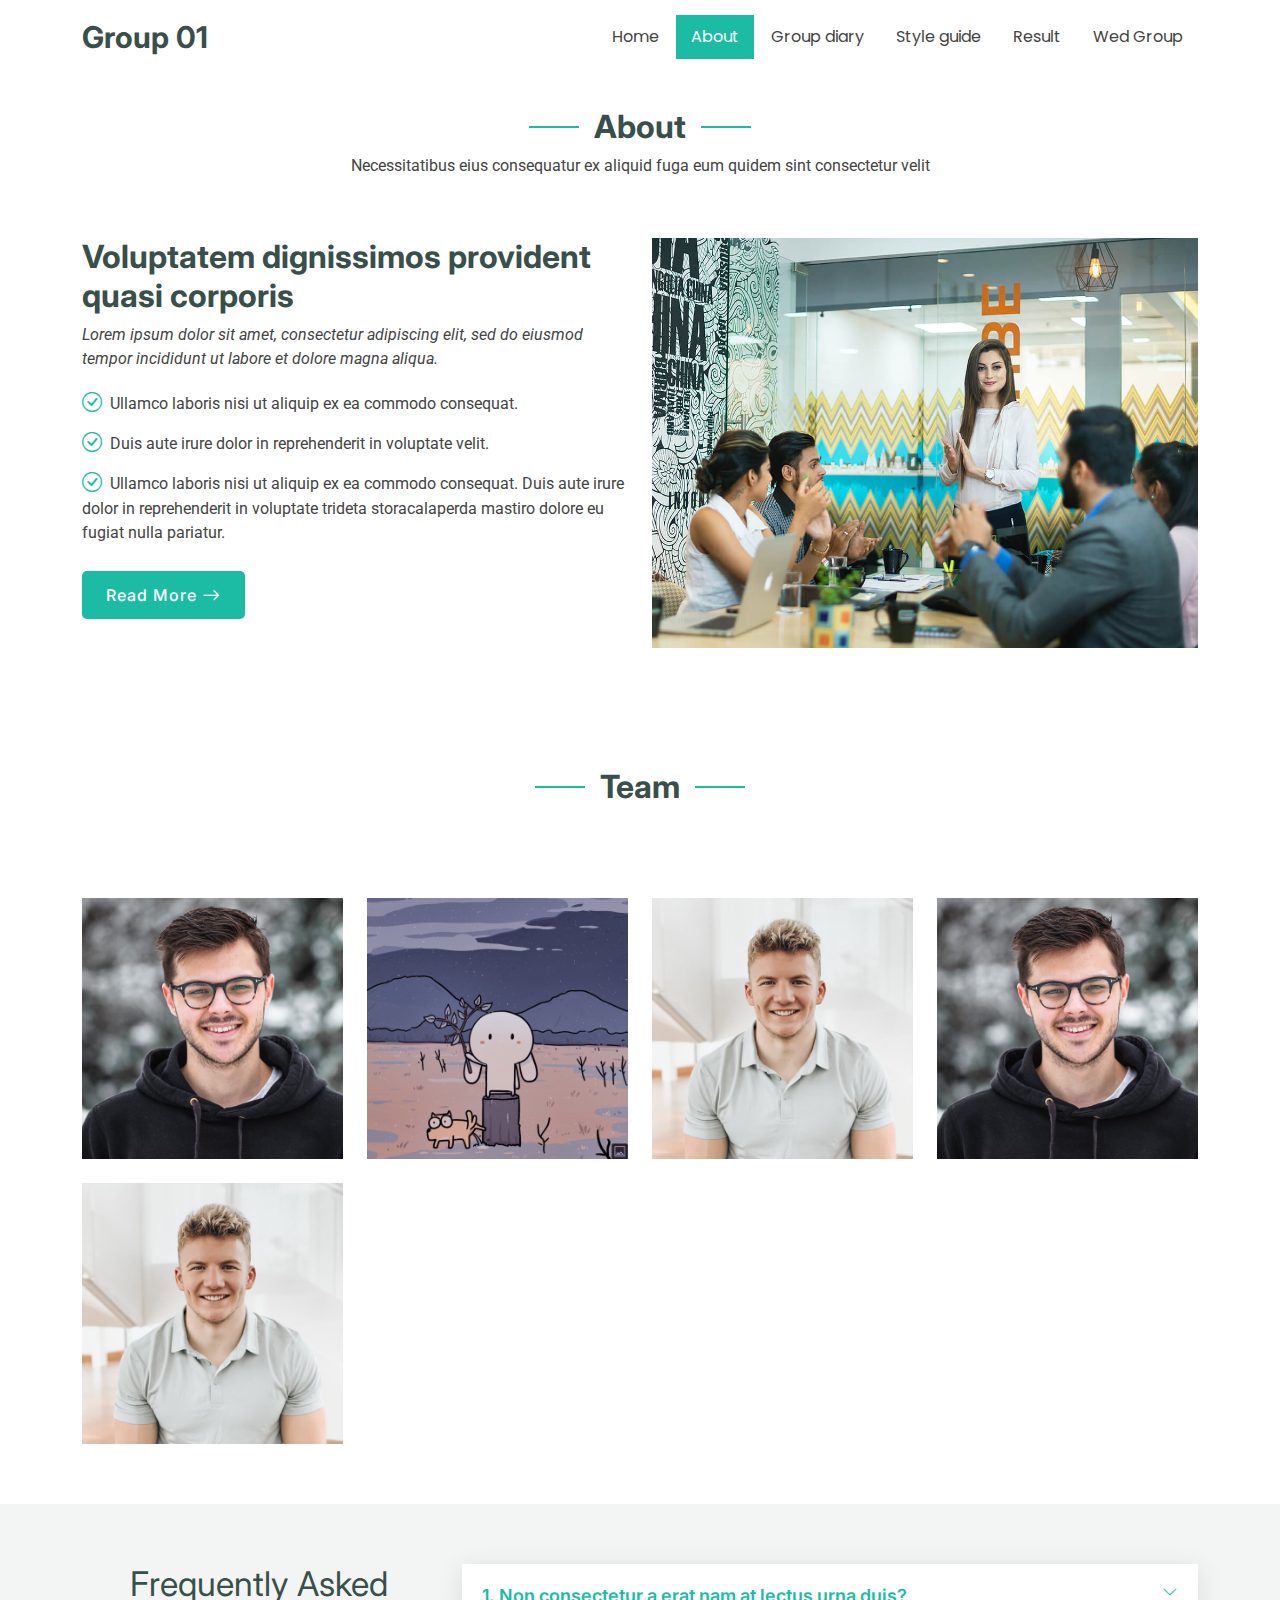
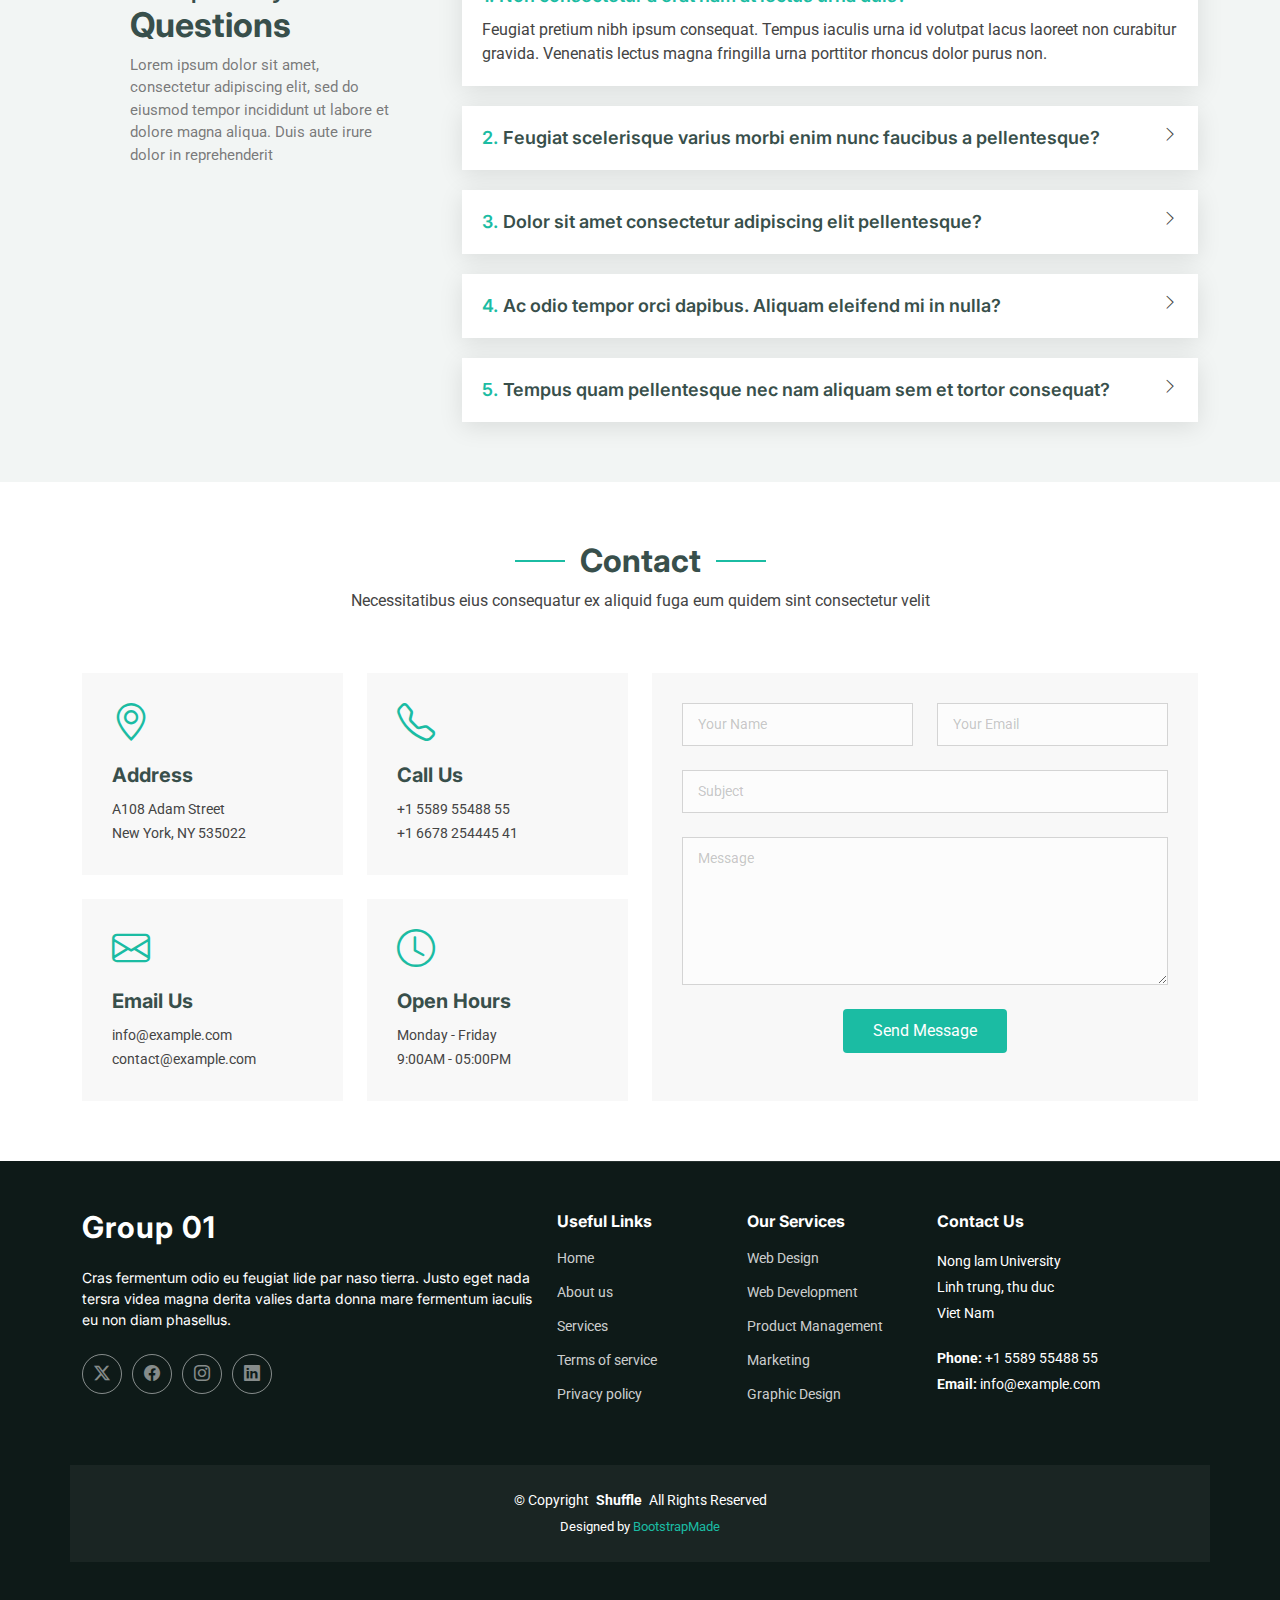
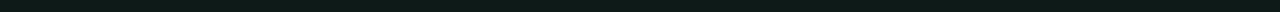
==== about.html @ 18597912 "first commit" ====
<!DOCTYPE html>
<html lang="en">

<head>
  <meta charset="utf-8">
  <meta content="width=device-width, initial-scale=1.0" name="viewport">
  <title>Group 01</title>
  <meta name="description" content="">
  <meta name="keywords" content="">

  <!-- Favicons -->
  <link href="assets/img/favicon.png" rel="icon">
  <link href="assets/img/apple-touch-icon.png" rel="apple-touch-icon">

  <!-- Fonts -->
  <link href="https://fonts.googleapis.com" rel="preconnect">
  <link href="https://fonts.gstatic.com" rel="preconnect" crossorigin>
  <link href="https://fonts.googleapis.com/css2?family=Roboto:ital,wght@0,100;0,300;0,400;0,500;0,700;0,900;1,100;1,300;1,400;1,500;1,700;1,900&family=Poppins:ital,wght@0,100;0,200;0,300;0,400;0,500;0,600;0,700;0,800;0,900;1,100;1,200;1,300;1,400;1,500;1,600;1,700;1,800;1,900&family=Inter:wght@100;200;300;400;500;600;700;800;900&display=swap" rel="stylesheet">
  <link rel="stylesheet" href="https://cdn.jsdelivr.net/npm/bootstrap-icons@1.11.3/font/bootstrap-icons.min.css">
  <!-- Vendor CSS Files -->
  <link href="https://cdn.jsdelivr.net/npm/bootstrap@5.3.3/dist/css/bootstrap.min.css" rel="stylesheet" integrity="sha384-QWTKZyjpPEjISv5WaRU9OFeRpok6YctnYmDr5pNlyT2bRjXh0JMhjY6hW+ALEwIH" crossorigin="anonymous">


  <!-- Main CSS File -->
  <link href="assets/css/main.css" rel="stylesheet">

  <!-- =======================================================
  * Template Name: Shuffle
  * Template URL: https://bootstrapmade.com/bootstrap-3-one-page-template-free-shuffle/
  * Updated: Aug 07 2024 with Bootstrap v5.3.3
  * Author: BootstrapMade.com
  * License: https://bootstrapmade.com/license/
  ======================================================== -->
</head>

<body class="index-page">

  <header id="header" class="header d-flex align-items-center fixed-top">
    <div class="container-fluid container-xl position-relative d-flex align-items-center justify-content-between">

      <a href="index.html" class="logo d-flex align-items-center">
        <!-- Uncomment the line below if you also wish to use an image logo -->
        <!-- <img src="assets/img/logo.png" alt=""> -->
        <h1 class="sitename">Group 01</h1>
      </a>

      <nav id="navmenu" class="navmenu">
        <ul>
          <li><a href="./index.html" >Home</a></li>
          <li><a href="./about.html" class="active">About</a></li>
          <li><a href="./groupdiagram.html" >Group diary</a></li>
          <li><a href="">Style guide</a></li>
          <li><a href="./result.html">Result</a></li>
          <li><a href="https://vanhieurpk2022.github.io/hci2024group01/index.html">Wed Group</a></li>
        </ul>
     
        <i class="mobile-nav-toggle d-xl-none bi bi-list"></i>
      </nav>

    </div>
  </header>

  <main class="main">


    <!-- About Section -->
    <section id="about" class="about section">

      <!-- Section Title -->
      <div class="container section-title mt-5" data-aos="fade-up">
        <h2>About</h2>
        <p>Necessitatibus eius consequatur ex aliquid fuga eum quidem sint consectetur velit</p>
      </div><!-- End Section Title -->

      <div class="container">

        <div class="row gy-4">

          <div class="col-lg-6 order-1 order-lg-2" data-aos="fade-up" data-aos-delay="100">
            <img src="assets/img/about.jpg" class="img-fluid" alt="">
          </div>

          <div class="col-lg-6 order-2 order-lg-1 content" data-aos="fade-up" data-aos-delay="200">
            <h3>Voluptatem dignissimos provident quasi corporis</h3>
            <p class="fst-italic">
              Lorem ipsum dolor sit amet, consectetur adipiscing elit, sed do eiusmod tempor incididunt ut labore et dolore
              magna aliqua.
            </p>
            <ul>
              <li><i class="bi bi-check-circle"></i> <span>Ullamco laboris nisi ut aliquip ex ea commodo consequat.</span></li>
              <li><i class="bi bi-check-circle"></i> <span>Duis aute irure dolor in reprehenderit in voluptate velit.</span></li>
              <li><i class="bi bi-check-circle"></i> <span>Ullamco laboris nisi ut aliquip ex ea commodo consequat. Duis aute irure dolor in reprehenderit in voluptate trideta storacalaperda mastiro dolore eu fugiat nulla pariatur.</span></li>
            </ul>
            <a href="#" class="read-more"><span>Read More</span><i class="bi bi-arrow-right"></i></a>
          </div>

        </div>

      </div>

    </section><!-- /About Section -->

    <!-- Stats Section -->
    


   

    <!-- Team Section -->
    <section id="team" class="team section">

      <!-- Section Title -->
      <div class="container section-title" data-aos="fade-up">
        <h2>Team</h2>
        <p>Necessitatibus eius consequatur ex aliquid fuga eum quidem sint consectetur velit</p>
      </div><!-- End Section Title -->

      <div class="container">

        <div class="row gy-4">

          <div class="col-lg-3 col-md-6" data-aos="fade-up" data-aos-delay="100">
            <div class="member">
              <img src="assets/img/team/team-1.jpg" class="img-fluid" alt="">
              <div class="member-info">
                <div class="member-info-content">
                  <h4>Vi Văn Hiếu</h4>
                  <span>Leader</span>
                  <div class="social">
                   <a href="https://vanhieurpk2022.github.io/project_personal_23130109/" target="_blank"> <i class="bi bi-github"></i></a>
                  <a href="mailto:23130109@st.hcmuaf.edu.vn">  <i class="bi bi-envelope"></i></a>
                  </div>
                </div>
              </div>
            </div>
          </div><!-- End Team Member -->

          <div class="col-lg-3 col-md-6" data-aos="fade-up" data-aos-delay="200">
            <div class="member">
              <img src="assets/img/team/avtQ.jpg" class="img-fluid" alt="">
              <div class="member-info">
                <div class="member-info-content">
                  <h4>Đỗ Minh Quốc</h4>
                  <span>member</span>
                  <div class="social">
             <a href="https://mdquoc.github.io/MY_HCI/" target="_blank"><i class="bi bi-github"></i></a>
                <a href="maito:23130261@st.hcmuaf.edu.vn">    <i class="bi bi-envelope"></i></a>
                  </div>
                </div>
              </div>
            </div>
          </div><!-- End Team Member -->

          <div class="col-lg-3 col-md-6" data-aos="fade-up" data-aos-delay="300">
            <div class="member">
              <img src="assets/img/team/team-3.jpg" class="img-fluid" alt="">
              <div class="member-info">
                <div class="member-info-content">
                  <h4>Nguyễn Thành An</h4>
                  <span>member</span>
                  <div class="social">
                   <a href="https://thanhan1710.github.io/web/" target="_blank"> <i class="bi bi-github"></i></a>
                    <a href="mailto:23130001@st.hcmuaf.edu.vn"><i class="bi bi-envelope"></i></a>
                  </div>
                </div>
              </div>
            </div>
          </div><!-- End Team Member -->

          <div class="col-lg-3 col-md-6" data-aos="fade-up" data-aos-delay="400">
            <div class="member">
              <img src="assets/img/team/team-1.jpg" class="img-fluid" sizes="300" alt="">
              <div class="member-info">
                <div class="member-info-content">
                  <h4>Nguyễn Duy Khánh</h4>
                  <span>Member</span>
                  <div class="social">
               <a href="https://khanh28102005.github.io/khanh.github.com/" target="_blank">     <i class="bi bi-github"></i></a>
                   <a href="mailto:23130153@st.hcmuaf.edu.vn"> <i class="bi bi-envelope"></i></a>
                  </div>
                </div>
              </div>
            </div>
          </div><!-- End Team Member -->
          
          
          <div class="col-lg-3 col-md-6" data-aos="fade-up" data-aos -delay="200">
            <div class="member">
              <img src="assets/img/team/team-3.jpg" class="img-fluid" alt="">
              <div class="member-info">
                <div class="member-info-content">
                  <h4>Đoàn Huy Cương</h4>
                  <span>member</span>
                  <div class="social">
                    <a href="https://doanhuycuong1.github.io/HCI_DoanHuyCuong_23130035/" target="_blank">     <i class="bi bi-github"></i></a>

                 <a href="maito:23130035@st.hcmuaf.edu.vn">   <i class="bi bi-envelope"></i></a>
                
                  </div>
                </div>
              </div>
            </div>
          </div><!-- End Team Member -->
        </div>

      </div>

    </section><!-- /Team Section -->

    <!-- Faq Section -->
    <section id="faq" class="faq section light-background">

      <div class="container">

        <div class="row gy-4">

          <div class="col-lg-4" data-aos="fade-up" data-aos-delay="100">
            <div class="content px-xl-5">
              <h3><span>Frequently Asked </span><strong>Questions</strong></h3>
              <p>
                Lorem ipsum dolor sit amet, consectetur adipiscing elit, sed do eiusmod tempor incididunt ut labore et dolore magna aliqua. Duis aute irure dolor in reprehenderit
              </p>
            </div>
          </div>

          <div class="col-lg-8" data-aos="fade-up" data-aos-delay="200">

            <div class="faq-container">
              <div class="faq-item faq-active">
                <h3><span class="num">1.</span> <span>Non consectetur a erat nam at lectus urna duis?</span></h3>
                <div class="faq-content">
                  <p>Feugiat pretium nibh ipsum consequat. Tempus iaculis urna id volutpat lacus laoreet non curabitur gravida. Venenatis lectus magna fringilla urna porttitor rhoncus dolor purus non.</p>
                </div>
                <i class="faq-toggle bi bi-chevron-right"></i>
              </div><!-- End Faq item-->

              <div class="faq-item">
                <h3><span class="num">2.</span> <span>Feugiat scelerisque varius morbi enim nunc faucibus a pellentesque?</span></h3>
                <div class="faq-content">
                  <p>Dolor sit amet consectetur adipiscing elit pellentesque habitant morbi. Id interdum velit laoreet id donec ultrices. Fringilla phasellus faucibus scelerisque eleifend donec pretium. Est pellentesque elit ullamcorper dignissim. Mauris ultrices eros in cursus turpis massa tincidunt dui.</p>
                </div>
                <i class="faq-toggle bi bi-chevron-right"></i>
              </div><!-- End Faq item-->

              <div class="faq-item">
                <h3><span class="num">3.</span> <span>Dolor sit amet consectetur adipiscing elit pellentesque?</span></h3>
                <div class="faq-content">
                  <p>Eleifend mi in nulla posuere sollicitudin aliquam ultrices sagittis orci. Faucibus pulvinar elementum integer enim. Sem nulla pharetra diam sit amet nisl suscipit. Rutrum tellus pellentesque eu tincidunt. Lectus urna duis convallis convallis tellus. Urna molestie at elementum eu facilisis sed odio morbi quis</p>
                </div>
                <i class="faq-toggle bi bi-chevron-right"></i>
              </div><!-- End Faq item-->

              <div class="faq-item">
                <h3><span class="num">4.</span> <span>Ac odio tempor orci dapibus. Aliquam eleifend mi in nulla?</span></h3>
                <div class="faq-content">
                  <p>Dolor sit amet consectetur adipiscing elit pellentesque habitant morbi. Id interdum velit laoreet id donec ultrices. Fringilla phasellus faucibus scelerisque eleifend donec pretium. Est pellentesque elit ullamcorper dignissim. Mauris ultrices eros in cursus turpis massa tincidunt dui.</p>
                </div>
                <i class="faq-toggle bi bi-chevron-right"></i>
              </div><!-- End Faq item-->

              <div class="faq-item">
                <h3><span class="num">5.</span> <span>Tempus quam pellentesque nec nam aliquam sem et tortor consequat?</span></h3>
                <div class="faq-content">
                  <p>Molestie a iaculis at erat pellentesque adipiscing commodo. Dignissim suspendisse in est ante in. Nunc vel risus commodo viverra maecenas accumsan. Sit amet nisl suscipit adipiscing bibendum est. Purus gravida quis blandit turpis cursus in</p>
                </div>
                <i class="faq-toggle bi bi-chevron-right"></i>
              </div><!-- End Faq item-->

            </div>

          </div>
        </div>

      </div>

    </section><!-- /Faq Section -->

    <!-- Contact Section -->
    <section id="contact" class="contact section">

      <!-- Section Title -->
      <div class="container section-title" data-aos="fade-up">
        <h2>Contact</h2>
        <p>Necessitatibus eius consequatur ex aliquid fuga eum quidem sint consectetur velit</p>
      </div><!-- End Section Title -->

      <div class="container" data-aos="fade-up" data-aos-delay="100">

        <div class="row gy-4">

          <div class="col-lg-6">

            <div class="row gy-4">
              <div class="col-md-6">
                <div class="info-item" data-aos="fade" data-aos-delay="200">
                  <i class="bi bi-geo-alt"></i>
                  <h3>Address</h3>
                  <p>A108 Adam Street</p>
                  <p>New York, NY 535022</p>
                </div>
              </div><!-- End Info Item -->

              <div class="col-md-6">
                <div class="info-item" data-aos="fade" data-aos-delay="300">
                  <i class="bi bi-telephone"></i>
                  <h3>Call Us</h3>
                  <p>+1 5589 55488 55</p>
                  <p>+1 6678 254445 41</p>
                </div>
              </div><!-- End Info Item -->

              <div class="col-md-6">
                <div class="info-item" data-aos="fade" data-aos-delay="400">
                  <i class="bi bi-envelope"></i>
                  <h3>Email Us</h3>
                  <p>info@example.com</p>
                  <p>contact@example.com</p>
                </div>
              </div><!-- End Info Item -->

              <div class="col-md-6">
                <div class="info-item" data-aos="fade" data-aos-delay="500">
                  <i class="bi bi-clock"></i>
                  <h3>Open Hours</h3>
                  <p>Monday - Friday</p>
                  <p>9:00AM - 05:00PM</p>
                </div>
              </div><!-- End Info Item -->

            </div>

          </div>

          <div class="col-lg-6">
            <form action="forms/contact.php" method="post" class="php-email-form" data-aos="fade-up" data-aos-delay="200">
              <div class="row gy-4">

                <div class="col-md-6">
                  <input type="text" name="name" class="form-control" placeholder="Your Name" required="">
                </div>

                <div class="col-md-6 ">
                  <input type="email" class="form-control" name="email" placeholder="Your Email" required="">
                </div>

                <div class="col-12">
                  <input type="text" class="form-control" name="subject" placeholder="Subject" required="">
                </div>

                <div class="col-12">
                  <textarea class="form-control" name="message" rows="6" placeholder="Message" required=""></textarea>
                </div>

                <div class="col-12 text-center">
                  <div class="loading">Loading</div>
                  <div class="error-message"></div>
                  <div class="sent-message">Your message has been sent. Thank you!</div>

                  <button type="submit">Send Message</button>
                </div>

              </div>
            </form>
          </div><!-- End Contact Form -->

        </div>

      </div>

    </section><!-- /Contact Section -->

  </main>

  <footer id="footer" class="footer dark-background">

    <div class="container footer-top">
      <div class="row gy-4">
        <div class="col-lg-5 col-md-12 footer-about">
          <a href="index.html" class="logo d-flex align-items-center">
            <span class="sitename">Group 01</span>
          </a>
          <p>Cras fermentum odio eu feugiat lide par naso tierra. Justo eget nada tersra videa magna derita valies darta donna mare fermentum iaculis eu non diam phasellus.</p>
          <div class="social-links d-flex mt-4">
            <a href=""><i class="bi bi-twitter-x"></i></a>
            <a href=""><i class="bi bi-facebook"></i></a>
            <a href=""><i class="bi bi-instagram"></i></a>
            <a href=""><i class="bi bi-linkedin"></i></a>
          </div>
        </div>

        <div class="col-lg-2 col-6 footer-links">
          <h4>Useful Links</h4>
          <ul>
            <li><a href="#">Home</a></li>
            <li><a href="#">About us</a></li>
            <li><a href="#">Services</a></li>
            <li><a href="#">Terms of service</a></li>
            <li><a href="#">Privacy policy</a></li>
          </ul>
        </div>

        <div class="col-lg-2 col-6 footer-links">
          <h4>Our Services</h4>
          <ul>
            <li><a href="#">Web Design</a></li>
            <li><a href="#">Web Development</a></li>
            <li><a href="#">Product Management</a></li>
            <li><a href="#">Marketing</a></li>
            <li><a href="#">Graphic Design</a></li>
          </ul>
        </div>

        <div class="col-lg-3 col-md-12 footer-contact text-center text-md-start">
          <h4>Contact Us</h4>
          <p>Nong lam University</p>
          <p>Linh trung, thu duc</p>
          <p>Viet Nam</p>
          <p class="mt-4"><strong>Phone:</strong> <span>+1 5589 55488 55</span></p>
          <p><strong>Email:</strong> <span>info@example.com</span></p>
        </div>

      </div>
    </div>

    <div class="container copyright text-center mt-4">
      <p>© <span>Copyright</span> <strong class="px-1 sitename">Shuffle</strong> <span>All Rights Reserved</span></p>
      <div class="credits">
        <!-- All the links in the footer should remain intact. -->
        <!-- You can delete the links only if you've purchased the pro version. -->
        <!-- Licensing information: https://bootstrapmade.com/license/ -->
        <!-- Purchase the pro version with working PHP/AJAX contact form: [buy-url] -->
        Designed by <a href="https://bootstrapmade.com/">BootstrapMade</a>
      </div>
    </div>

  </footer>

  <!-- Scroll Top -->
  <a href="#" id="scroll-top" class="scroll-top d-flex align-items-center justify-content-center"><i class="bi bi-arrow-up-short"></i></a>

  <!-- Preloader -->
  <div id="preloader"></div>

  <!-- Vendor JS Files -->
  <script src="https://cdn.jsdelivr.net/npm/bootstrap@5.3.3/dist/js/bootstrap.bundle.min.js" integrity="sha384-YvpcrYf0tY3lHB60NNkmXc5s9fDVZLESaAA55NDzOxhy9GkcIdslK1eN7N6jIeHz" crossorigin="anonymous"></script>

  <!-- Main JS File -->
  <script src="assets/js/main.js"></script>

</body>

</html>
---- assets/css/main.css ----
/* Fonts */
:root {
  --default-font: "Roboto",  system-ui, -apple-system, "Segoe UI", Roboto, "Helvetica Neue", Arial, "Noto Sans", "Liberation Sans", sans-serif, "Apple Color Emoji", "Segoe UI Emoji", "Segoe UI Symbol", "Noto Color Emoji";
  --heading-font: "Inter",  sans-serif;
  --nav-font: "Poppins",  sans-serif;
}

/* Global Colors - The following color variables are used throughout the website. Updating them here will change the color scheme of the entire website */
:root { 
  --background-color: #ffffff; /* Background color for the entire website, including individual sections */
  --default-color: #444444; /* Default color used for the majority of the text content across the entire website */
  --heading-color: #384f4b; /* Color for headings, subheadings and title throughout the website */
  --accent-color: #1bbca3; /* Accent color that represents your brand on the website. It's used for buttons, links, and other elements that need to stand out */
  --surface-color: #ffffff; /* The surface color is used as a background of boxed elements within sections, such as cards, icon boxes, or other elements that require a visual separation from the global background. */
  --contrast-color: #ffffff; /* Contrast color for text, ensuring readability against backgrounds of accent, heading, or default colors. */
}

/* Nav Menu Colors - The following color variables are used specifically for the navigation menu. They are separate from the global colors to allow for more customization options */
:root {
  --nav-color: #444444;  /* The default color of the main navmenu links */
  --nav-hover-color: #1bbca3; /* Applied to main navmenu links when they are hovered over or active */
  --nav-mobile-background-color: #ffffff; /* Used as the background color for mobile navigation menu */
  --nav-dropdown-background-color: #ffffff; /* Used as the background color for dropdown items that appear when hovering over primary navigation items */
  --nav-dropdown-color: #444444; /* Used for navigation links of the dropdown items in the navigation menu. */
  --nav-dropdown-hover-color: #1bbca3; /* Similar to --nav-hover-color, this color is applied to dropdown navigation links when they are hovered over. */
}

/* Color Presets - These classes override global colors when applied to any section or element, providing reuse of the sam color scheme. */

.light-background {
  --background-color: #f2f5f4;
  --surface-color: #ffffff;
}

.dark-background {
  --background-color: #0e1a18;
  --default-color: #ffffff;
  --heading-color: #ffffff;
  --surface-color: #203b37;
  --contrast-color: #ffffff;
}

/* Smooth scroll */
:root {
  scroll-behavior: smooth;
}

/*--------------------------------------------------------------
# General Styling & Shared Classes
--------------------------------------------------------------*/
body {
  color: var(--default-color);
  background-color: var(--background-color);
  font-family: var(--default-font);
}

a {
  color: var(--accent-color);
  text-decoration: none;
  transition: 0.3s;
}

a:hover {
  color: color-mix(in srgb, var(--accent-color), transparent 25%);
  text-decoration: none;
}

h1,
h2,
h3,
h4,
h5,
h6 {
  color: var(--heading-color);
  font-family: var(--heading-font);
}

/* PHP Email Form Messages
------------------------------*/
.php-email-form .error-message {
  display: none;
  background: #df1529;
  color: #ffffff;
  text-align: left;
  padding: 15px;
  margin-bottom: 24px;
  font-weight: 600;
}

.php-email-form .sent-message {
  display: none;
  color: #ffffff;
  background: #059652;
  text-align: center;
  padding: 15px;
  margin-bottom: 24px;
  font-weight: 600;
}

.php-email-form .loading {
  display: none;
  background: var(--surface-color);
  text-align: center;
  padding: 15px;
  margin-bottom: 24px;
}

.php-email-form .loading:before {
  content: "";
  display: inline-block;
  border-radius: 50%;
  width: 24px;
  height: 24px;
  margin: 0 10px -6px 0;
  border: 3px solid var(--accent-color);
  border-top-color: var(--surface-color);
  animation: php-email-form-loading 1s linear infinite;
}

@keyframes php-email-form-loading {
  0% {
    transform: rotate(0deg);
  }

  100% {
    transform: rotate(360deg);
  }
}

/*--------------------------------------------------------------
# Global Header
--------------------------------------------------------------*/
.header {
  color: var(--default-color);
  background-color: var(--background-color);
  padding: 15px 0;
  transition: all 0.5s;
  z-index: 997;
}

.header .logo {
  line-height: 1;
}

.header .logo img {
  max-height: 32px;
  margin-right: 8px;
}

.header .logo h1 {
  font-size: 30px;
  margin: 0;
  font-weight: 700;
  color: var(--heading-color);
}

.scrolled .header {
  box-shadow: 0px 0 18px rgba(0, 0, 0, 0.1);
}

/*--------------------------------------------------------------
# Navigation Menu
--------------------------------------------------------------*/
/* Desktop Navigation */
@media (min-width: 1200px) {
  .navmenu {
    padding: 0;
  }

  .navmenu ul {
    margin: 0;
    padding: 0;
    display: flex;
    list-style: none;
    align-items: center;
  }

  .navmenu li {
    position: relative;
  }

  .navmenu a,
  .navmenu a:focus {
    color: var(--nav-color);
    padding: 10px 15px;
    margin-left: 2px;
    font-size: 16px;
    font-family: var(--nav-font);
    font-weight: 400;
    display: flex;
    align-items: center;
    justify-content: space-between;
    white-space: nowrap;
    transition: 0.3s;
  }

  .navmenu a i,
  .navmenu a:focus i {
    font-size: 12px;
    line-height: 0;
    margin-left: 5px;
    transition: 0.3s;
  }

  .navmenu li:hover>a,
  .navmenu .active,
  .navmenu .active:focus {
    color: var(--contrast-color);
    background-color: var(--nav-hover-color);
  }

  .navmenu .dropdown ul {
    margin: 0;
    padding: 0;
    background: var(--nav-dropdown-background-color);
    display: block;
    position: absolute;
    visibility: hidden;
    left: 2px;
    top: 130%;
    opacity: 0;
    transition: 0.3s;
    z-index: 99;
    box-shadow: 0px 0px 30px rgba(0, 0, 0, 0.1);
  }

  .navmenu .dropdown ul li {
    min-width: 200px;
  }

  .navmenu .dropdown ul a {
    padding: 10px 20px;
    margin: 0;
    font-size: 15px;
    text-transform: none;
    color: var(--nav-dropdown-color);
  }

  .navmenu .dropdown ul a i {
    font-size: 12px;
  }

  .navmenu .dropdown ul a:hover,
  .navmenu .dropdown ul .active:hover,
  .navmenu .dropdown ul li:hover>a {
    color: var(--contrast-color);
    background-color: var(--nav-hover-color);
  }

  .navmenu .dropdown:hover>ul {
    opacity: 1;
    top: 100%;
    visibility: visible;
  }

  .navmenu .dropdown .dropdown ul {
    top: 0;
    left: -90%;
    visibility: hidden;
  }

  .navmenu .dropdown .dropdown:hover>ul {
    opacity: 1;
    top: 0;
    left: -100%;
    visibility: visible;
  }
}

/* Mobile Navigation */
@media (max-width: 1199px) {
  .mobile-nav-toggle {
    color: var(--nav-color);
    font-size: 28px;
    line-height: 0;
    margin-right: 10px;
    cursor: pointer;
    transition: color 0.3s;
  }

  .navmenu {
    padding: 0;
    z-index: 9997;
  }

  .navmenu ul {
    display: none;
    list-style: none;
    position: absolute;
    inset: 60px 20px 20px 20px;
    padding: 10px 0;
    margin: 0;
    border-radius: 6px;
    background-color: var(--nav-mobile-background-color);
    overflow-y: auto;
    transition: 0.3s;
    z-index: 9998;
    box-shadow: 0px 0px 30px rgba(0, 0, 0, 0.1);
  }

  .navmenu a,
  .navmenu a:focus {
    color: var(--nav-dropdown-color);
    padding: 10px 20px;
    font-family: var(--nav-font);
    font-size: 17px;
    font-weight: 500;
    display: flex;
    align-items: center;
    justify-content: space-between;
    white-space: nowrap;
    transition: 0.3s;
  }

  .navmenu a i,
  .navmenu a:focus i {
    font-size: 12px;
    line-height: 0;
    margin-left: 5px;
    width: 30px;
    height: 30px;
    display: flex;
    align-items: center;
    justify-content: center;
    border-radius: 50%;
    transition: 0.3s;
    background-color: color-mix(in srgb, var(--accent-color), transparent 90%);
  }

  .navmenu a i:hover,
  .navmenu a:focus i:hover {
    background-color: var(--accent-color);
    color: var(--contrast-color);
  }

  .navmenu a:hover,
  .navmenu .active,
  .navmenu .active:focus {
    color: var(--nav-dropdown-hover-color);
  }

  .navmenu .active i,
  .navmenu .active:focus i {
    background-color: var(--accent-color);
    color: var(--contrast-color);
    transform: rotate(180deg);
  }

  .navmenu .dropdown ul {
    position: static;
    display: none;
    z-index: 99;
    padding: 10px 0;
    margin: 10px 20px;
    background-color: var(--nav-dropdown-background-color);
    border: 1px solid color-mix(in srgb, var(--default-color), transparent 90%);
    box-shadow: none;
    transition: all 0.5s ease-in-out;
  }

  .navmenu .dropdown ul ul {
    background-color: rgba(33, 37, 41, 0.1);
  }

  .navmenu .dropdown>.dropdown-active {
    display: block;
    background-color: rgba(33, 37, 41, 0.03);
  }

  .mobile-nav-active {
    overflow: hidden;
  }

  .mobile-nav-active .mobile-nav-toggle {
    color: #fff;
    position: absolute;
    font-size: 32px;
    top: 15px;
    right: 15px;
    margin-right: 0;
    z-index: 9999;
  }

  .mobile-nav-active .navmenu {
    position: fixed;
    overflow: hidden;
    inset: 0;
    background: rgba(33, 37, 41, 0.8);
    transition: 0.3s;
  }

  .mobile-nav-active .navmenu>ul {
    display: block;
  }
}

/*--------------------------------------------------------------
# Global Footer
--------------------------------------------------------------*/
.footer {
  color: var(--default-color);
  background-color: var(--background-color);
  font-size: 14px;
  padding-bottom: 50px;
  position: relative;
}

.footer .footer-top {
  padding-top: 50px;
  border-top: 1px solid color-mix(in srgb, var(--default-color), transparent 90%);
}

.footer .footer-about .logo {
  line-height: 1;
  margin-bottom: 25px;
}

.footer .footer-about .logo img {
  max-height: 40px;
  margin-right: 6px;
}

.footer .footer-about .logo span {
  color: var(--heading-color);
  font-size: 30px;
  font-weight: 700;
  letter-spacing: 1px;
  font-family: var(--heading-font);
}

.footer .footer-about p {
  font-size: 14px;
  font-family: var(--heading-font);
}

.footer .social-links a {
  display: flex;
  align-items: center;
  justify-content: center;
  width: 40px;
  height: 40px;
  border-radius: 50%;
  border: 1px solid color-mix(in srgb, var(--default-color), transparent 50%);
  font-size: 16px;
  color: color-mix(in srgb, var(--default-color), transparent 50%);
  margin-right: 10px;
  transition: 0.3s;
}

.footer .social-links a:hover {
  color: var(--accent-color);
  border-color: var(--accent-color);
}

.footer h4 {
  font-size: 16px;
  font-weight: bold;
  position: relative;
  padding-bottom: 12px;
}

.footer .footer-links {
  margin-bottom: 30px;
}

.footer .footer-links ul {
  list-style: none;
  padding: 0;
  margin: 0;
}

.footer .footer-links ul i {
  padding-right: 2px;
  font-size: 12px;
  line-height: 0;
}

.footer .footer-links ul li {
  padding: 10px 0;
  display: flex;
  align-items: center;
}

.footer .footer-links ul li:first-child {
  padding-top: 0;
}

.footer .footer-links ul a {
  color: color-mix(in srgb, var(--default-color), transparent 20%);
  display: inline-block;
  line-height: 1;
}

.footer .footer-links ul a:hover {
  color: var(--accent-color);
}

.footer .footer-contact p {
  margin-bottom: 5px;
}

.footer .copyright {
  padding-top: 25px;
  padding-bottom: 25px;
  background-color: color-mix(in srgb, var(--default-color), transparent 95%);
}

.footer .copyright p {
  margin-bottom: 0;
}

.footer .credits {
  margin-top: 6px;
  font-size: 13px;
}

/*--------------------------------------------------------------
# Preloader
--------------------------------------------------------------*/
#preloader {
  position: fixed;
  inset: 0;
  z-index: 999999;
  overflow: hidden;
  background: var(--background-color);
  transition: all 0.6s ease-out;
}

#preloader:before {
  content: "";
  position: fixed;
  top: calc(50% - 30px);
  left: calc(50% - 30px);
  border: 6px solid #ffffff;
  border-color: var(--accent-color) transparent var(--accent-color) transparent;
  border-radius: 50%;
  width: 60px;
  height: 60px;
  animation: animate-preloader 1.5s linear infinite;
}

@keyframes animate-preloader {
  0% {
    transform: rotate(0deg);
  }

  100% {
    transform: rotate(360deg);
  }
}

/*--------------------------------------------------------------
# Scroll Top Button
--------------------------------------------------------------*/
.scroll-top {
  position: fixed;
  visibility: hidden;
  opacity: 0;
  right: 15px;
  bottom: 15px;
  z-index: 99999;
  background-color: var(--accent-color);
  width: 40px;
  height: 40px;
  border-radius: 4px;
  transition: all 0.4s;
}

.scroll-top i {
  font-size: 24px;
  color: var(--contrast-color);
  line-height: 0;
}

.scroll-top:hover {
  background-color: color-mix(in srgb, var(--accent-color), transparent 20%);
  color: var(--contrast-color);
}

.scroll-top.active {
  visibility: visible;
  opacity: 1;
}

/*--------------------------------------------------------------
# Disable aos animation delay on mobile devices
--------------------------------------------------------------*/
@media screen and (max-width: 768px) {
  [data-aos-delay] {
    transition-delay: 0 !important;
  }
}

/*--------------------------------------------------------------
# Global Page Titles & Breadcrumbs
--------------------------------------------------------------*/
.page-title {
  color: var(--default-color);
  background-color: var(--background-color);
  position: relative;
}

.page-title .heading {
  padding: 120px 0 60px 0;
  border-top: 1px solid color-mix(in srgb, var(--default-color), transparent 90%);
}

.page-title .heading h1 {
  font-size: 38px;
  font-weight: 700;
}

.page-title nav {
  background-color: color-mix(in srgb, var(--default-color), transparent 96%);
  padding: 20px 0;
}

.page-title nav ol {
  display: flex;
  flex-wrap: wrap;
  list-style: none;
  padding: 0;
  margin: 0;
  font-size: 16px;
  font-weight: 400;
}

.page-title nav ol li+li {
  padding-left: 10px;
}

.page-title nav ol li+li::before {
  content: "/";
  display: inline-block;
  padding-right: 10px;
  color: color-mix(in srgb, var(--default-color), transparent 70%);
}

/*--------------------------------------------------------------
# Global Sections
--------------------------------------------------------------*/
section,
.section {
  color: var(--default-color);
  background-color: var(--background-color);
  padding: 60px 0;
  scroll-margin-top: 74px;
  overflow: clip;
}

@media (max-width: 1199px) {

  section,
  .section {
    scroll-margin-top: 66px;
  }
}

/*--------------------------------------------------------------
# Global Section Titles
--------------------------------------------------------------*/
.section-title {
  text-align: center;
  padding-bottom: 60px;
  position: relative;
}

.section-title h2 {
  font-size: 32px;
  font-weight: 700;
  position: relative;
}

.section-title h2:before,
.section-title h2:after {
  content: "";
  width: 50px;
  height: 2px;
  background: var(--accent-color);
  display: inline-block;
}

.section-title h2:before {
  margin: 0 15px 10px 0;
}

.section-title h2:after {
  margin: 0 0 10px 15px;
}

.section-title p {
  margin-bottom: 0;
}

/*--------------------------------------------------------------
# Hero Section
--------------------------------------------------------------*/
.hero {
  padding: 0;
}

.hero .carousel {
  width: 100%;
  min-height: 100vh;
  padding: 0;
  margin: 0;
  background-color: var(--background-color);
  position: relative;
}

.hero img {
  position: absolute;
  inset: 0;
  display: block;
  width: 100%;
  height: 100%;
  object-fit: cover;
  z-index: 1;
}

.hero .carousel-item {
  position: absolute;
  inset: 0;
  background-size: cover;
  background-position: center;
  background-repeat: no-repeat;
  overflow: hidden;
}

.hero .carousel-item:before {
  content: "";
  background: color-mix(in srgb, var(--background-color), transparent 30%);
  position: absolute;
  inset: 0;
  z-index: 2;
}

.hero .carousel-item::before {
  content: "";
  background-color: color-mix(in srgb, var(--background-color), transparent 30%);
  position: absolute;
  inset: 0;
}

.hero .carousel-container {
  position: absolute;
  inset: 120px 64px 64px 64px;
  display: flex;
  justify-content: center;
  align-items: center;
  flex-direction: column;
  z-index: 3;
}

.hero h2 {
  margin-bottom: 30px;
  font-size: 48px;
  font-weight: 700;
  animation: fadeInDown 1s both;
}

@media (max-width: 768px) {
  .hero h2 {
    font-size: 30px;
  }
}

.hero p {
  animation: fadeInDown 1s both 0.2s;
}

@media (min-width: 1024px) {

  .hero h2,
  .hero p {
    max-width: 60%;
  }
}

.hero .btn-get-started {
  color: var(--contrast-color);
  background: var(--accent-color);
  font-family: var(--heading-font);
  font-weight: 500;
  font-size: 15px;
  letter-spacing: 1px;
  display: inline-block;
  padding: 8px 32px;
  border-radius: 50px;
  transition: 0.5s;
  margin: 10px;
  animation: fadeInUp 1s both 0.4s;
}

.hero .btn-get-started:hover {
  background: color-mix(in srgb, var(--accent-color), transparent 20%);
}

.hero .carousel-control-prev,
.hero .carousel-control-next {
  width: 10%;
  transition: 0.3s;
  opacity: 0.5;
}

.hero .carousel-control-prev:focus,
.hero .carousel-control-next:focus {
  opacity: 0.5;
}

.hero .carousel-control-prev:hover,
.hero .carousel-control-next:hover {
  opacity: 0.9;
}

@media (min-width: 1024px) {

  .hero .carousel-control-prev,
  .hero .carousel-control-next {
    width: 5%;
  }
}

.hero .carousel-control-next-icon,
.hero .carousel-control-prev-icon {
  background: none;
  font-size: 32px;
  line-height: 1;
}

.hero .carousel-indicators {
  list-style: none;
}

.hero .carousel-indicators li {
  cursor: pointer;
}

@keyframes fadeInUp {
  from {
    opacity: 0;
    transform: translate3d(0, 100%, 0);
  }

  to {
    opacity: 1;
    transform: translate3d(0, 0, 0);
  }
}

@keyframes fadeInDown {
  from {
    opacity: 0;
    transform: translate3d(0, -100%, 0);
  }

  to {
    opacity: 1;
    transform: translate3d(0, 0, 0);
  }
}

/*--------------------------------------------------------------
# About Section
--------------------------------------------------------------*/
.about .content h3 {
  font-size: 2rem;
  font-weight: 700;
}

.about .content ul {
  list-style: none;
  padding: 0;
}

.about .content ul li {
  padding-bottom: 10px;
}

.about .content ul i {
  font-size: 1.25rem;
  margin-right: 4px;
  color: var(--accent-color);
}

.about .content p:last-child {
  margin-bottom: 0;
}

.about .content .read-more {
  background: var(--accent-color);
  color: var(--contrast-color);
  font-family: var(--heading-font);
  font-weight: 500;
  font-size: 16px;
  letter-spacing: 1px;
  padding: 12px 24px;
  border-radius: 5px;
  transition: 0.3s;
  display: inline-flex;
  align-items: center;
  justify-content: center;
}

.about .content .read-more i {
  font-size: 18px;
  margin-left: 5px;
  line-height: 0;
  transition: 0.3s;
}

.about .content .read-more:hover {
  background: color-mix(in srgb, var(--accent-color), black 20%);
  padding-right: 19px;
}

.about .content .read-more:hover i {
  margin-left: 10px;
}

/*--------------------------------------------------------------
# Stats Section
--------------------------------------------------------------*/
.stats .stats-item {
  padding: 30px;
  width: 100%;
}

.stats .stats-item i {
  color: var(--accent-color);
  display: block;
  font-size: 44px;
  float: left;
  line-height: 0;
}

.stats .stats-item .purecounter {
  color: var(--heading-color);
  font-size: 48px;
  line-height: 40px;
  display: block;
  font-weight: 700;
  margin-left: 60px;
}

.stats .stats-item p {
  color: color-mix(in srgb, var(--default-color), transparent 40%);
  padding: 15px 0 0 0;
  margin: 0 0 0 60px;
  font-family: var(--heading-font);
  font-size: 14px;
}

/*--------------------------------------------------------------
# Services Section
--------------------------------------------------------------*/
.services .service-item {
  background-color: var(--surface-color);
  box-shadow: 0px 0 25px 0 rgba(0, 0, 0, 0.1);
  padding: 50px 30px;
  transition: all 0.3s ease-in-out;
  height: 100%;
  position: relative;
  z-index: 1;
}

.services .service-item:before {
  content: "";
  position: absolute;
  background: var(--accent-color);
  inset: 100% 0 0 0;
  transition: all 0.3s;
  z-index: -1;
}

.services .service-item .icon {
  margin-bottom: 10px;
}

.services .service-item .icon i {
  color: var(--accent-color);
  font-size: 36px;
  transition: ease-in-out 0.3s;
}

.services .service-item h4 {
  font-weight: 700;
  margin-bottom: 15px;
  font-size: 20px;
}

.services .service-item h4 a {
  color: var(--heading-color);
  transition: ease-in-out 0.3s;
}

.services .service-item p {
  line-height: 24px;
  font-size: 14px;
  margin-bottom: 0;
  transition: ease-in-out 0.3s;
}

.services .service-item:hover h4 a,
.services .service-item:hover .icon i,
.services .service-item:hover p {
  color: var(--contrast-color);
}

.services .service-item:hover:before {
  background: var(--accent-color);
  inset: 0;
  border-radius: 0px;
}

/*--------------------------------------------------------------
# Call To Action Section
--------------------------------------------------------------*/
.call-to-action {
  padding: 80px 0;
  position: relative;
  clip-path: inset(0);
}

.call-to-action img {
  position: fixed;
  top: 0;
  left: 0;
  display: block;
  width: 100%;
  height: 100%;
  object-fit: cover;
  z-index: 1;
}

.call-to-action:before {
  content: "";
  background: color-mix(in srgb, var(--background-color), transparent 50%);
  position: absolute;
  inset: 0;
  z-index: 2;
}

.call-to-action .container {
  position: relative;
  z-index: 3;
}

.call-to-action h3 {
  font-size: 28px;
  font-weight: 700;
  color: var(--default-color);
}

.call-to-action p {
  color: var(--default-color);
}

.call-to-action .cta-btn {
  font-family: var(--heading-font);
  font-weight: 500;
  font-size: 16px;
  letter-spacing: 1px;
  display: inline-block;
  padding: 12px 40px;
  border-radius: 50px;
  transition: 0.5s;
  margin: 10px;
  border: 2px solid var(--accent-color);
  color: var(--contrast-color);
}

.call-to-action .cta-btn:hover {
  background: var(--accent-color);
  border: 2px solid var(--accent-color);
}

/*--------------------------------------------------------------
# More Services Section
--------------------------------------------------------------*/
.more-services .card {
  background-color: var(--surface-color);
  color: var(--default-color);
  padding: 30px;
  box-shadow: 0px 0 10px rgba(0, 0, 0, 0.1);
  text-align: center;
  transition: 0.3s;
  height: 100%;
  border: 0;
}

.more-services .card img {
  padding: 0;
  transition: 0.5s;
  transform: scale(1.1);
}

.more-services .card h3 {
  font-size: 24px;
  font-weight: 700;
  margin-top: 30px;
  margin-bottom: 18px;
}

.more-services .card:hover {
  box-shadow: 0px 0 30px rgba(0, 0, 0, 0.1);
}

.more-services .card:hover img {
  transform: scale(1);
}

/*--------------------------------------------------------------
# Portfolio Section
--------------------------------------------------------------*/
.portfolio .portfolio-filters {
  padding: 0;
  margin: 0 auto 20px auto;
  list-style: none;
  text-align: center;
}

.portfolio .portfolio-filters li {
  cursor: pointer;
  display: inline-block;
  padding: 0;
  font-size: 18px;
  font-weight: 500;
  margin: 0 10px;
  line-height: 1;
  margin-bottom: 5px;
  transition: all 0.3s ease-in-out;
}

.portfolio .portfolio-filters li:hover,
.portfolio .portfolio-filters li.filter-active {
  color: var(--accent-color);
}

.portfolio .portfolio-filters li:first-child {
  margin-left: 0;
}

.portfolio .portfolio-filters li:last-child {
  margin-right: 0;
}

@media (max-width: 575px) {
  .portfolio .portfolio-filters li {
    font-size: 14px;
    margin: 0 5px;
  }
}

.portfolio .portfolio-content {
  position: relative;
  overflow: hidden;
}

.portfolio .portfolio-content img {
  transition: 0.3s;
}

.portfolio .portfolio-content .portfolio-info {
  opacity: 0;
  position: absolute;
  inset: 0;
  z-index: 3;
  transition: all ease-in-out 0.3s;
  background: rgba(0, 0, 0, 0.6);
  padding: 15px;
}

.portfolio .portfolio-content .portfolio-info h4 {
  font-size: 14px;
  padding: 5px 10px;
  font-weight: 400;
  color: #ffffff;
  display: inline-block;
  background-color: var(--accent-color);
}

.portfolio .portfolio-content .portfolio-info p {
  position: absolute;
  bottom: 10px;
  text-align: center;
  display: inline-block;
  left: 0;
  right: 0;
  font-size: 16px;
  font-weight: 600;
  color: rgba(255, 255, 255, 0.8);
}

.portfolio .portfolio-content .portfolio-info .preview-link,
.portfolio .portfolio-content .portfolio-info .details-link {
  position: absolute;
  left: calc(50% - 40px);
  font-size: 26px;
  top: calc(50% - 14px);
  color: #fff;
  transition: 0.3s;
  line-height: 1.2;
}

.portfolio .portfolio-content .portfolio-info .preview-link:hover,
.portfolio .portfolio-content .portfolio-info .details-link:hover {
  color: var(--accent-color);
}

.portfolio .portfolio-content .portfolio-info .details-link {
  left: 50%;
  font-size: 34px;
  line-height: 0;
}

.portfolio .portfolio-content:hover .portfolio-info {
  opacity: 1;
}

.portfolio .portfolio-content:hover img {
  transform: scale(1.1);
}

/*--------------------------------------------------------------
# Team Section
--------------------------------------------------------------*/
.team {
  --default-color: #ffffff;
}

.team .member {
  text-align: center;
  position: relative;
  height: 100%;
}

.team .member .member-info {
  opacity: 0;
  display: flex;
  justify-content: center;
  align-items: center;
  position: absolute;
  inset: 0;
  transition: 0.2s;
}

.team .member .member-info-content {
  margin-top: -50px;
  transition: margin 0.2s;
}

.team .member:hover .member-info {
  background: rgba(0, 0, 0, 0.6);
  opacity: 1;
  transition: 0.4s;
}

.team .member:hover .member-info-content {
  margin-top: 0;
  transition: margin 0.4s;
}

.team .member h4 {
  color: var(--contrast-color);
  font-weight: 700;
  margin-bottom: 2px;
  font-size: 18px;
}

.team .member span {
  font-style: italic;
  display: block;
  font-size: 13px;
}

.team .member .social {
  margin-top: 15px;
}

.team .member .social a {
  transition: 0.3s;
  color: var(--default-color);
}

.team .member .social a:hover {
  color: var(--accent-color);
}

.team .member .social i {
  font-size: 18px;
  margin: 0 2px;
}

/*--------------------------------------------------------------
# Faq Section
--------------------------------------------------------------*/
.faq .content h3 {
  font-weight: 400;
  font-size: 34px;
}

.faq .content p {
  font-size: 15px;
  color: color-mix(in srgb, var(--default-color), transparent 30%);
}

.faq .faq-container .faq-item {
  background-color: var(--surface-color);
  position: relative;
  padding: 20px;
  margin-bottom: 20px;
  box-shadow: 0px 5px 25px 0px rgba(0, 0, 0, 0.1);
  overflow: hidden;
}

.faq .faq-container .faq-item:last-child {
  margin-bottom: 0;
}

.faq .faq-container .faq-item h3 {
  font-weight: 600;
  font-size: 18px;
  line-height: 24px;
  margin: 0 30px 0 0;
  transition: 0.3s;
  cursor: pointer;
  display: flex;
  align-items: flex-start;
}

.faq .faq-container .faq-item h3 .num {
  color: var(--accent-color);
  padding-right: 5px;
}

.faq .faq-container .faq-item h3:hover {
  color: var(--accent-color);
}

.faq .faq-container .faq-item .faq-content {
  display: grid;
  grid-template-rows: 0fr;
  transition: 0.3s ease-in-out;
  visibility: hidden;
  opacity: 0;
}

.faq .faq-container .faq-item .faq-content p {
  margin-bottom: 0;
  overflow: hidden;
}

.faq .faq-container .faq-item .faq-toggle {
  position: absolute;
  top: 20px;
  right: 20px;
  font-size: 16px;
  line-height: 0;
  transition: 0.3s;
  cursor: pointer;
}

.faq .faq-container .faq-item .faq-toggle:hover {
  color: var(--accent-color);
}

.faq .faq-container .faq-active h3 {
  color: var(--accent-color);
}

.faq .faq-container .faq-active .faq-content {
  grid-template-rows: 1fr;
  visibility: visible;
  opacity: 1;
  padding-top: 10px;
}

.faq .faq-container .faq-active .faq-toggle {
  transform: rotate(90deg);
  color: var(--accent-color);
}

/*--------------------------------------------------------------
# Contact Section
--------------------------------------------------------------*/
.contact .info-item {
  background: color-mix(in srgb, var(--default-color), transparent 96%);
  padding: 30px;
}

.contact .info-item i {
  font-size: 38px;
  line-height: 0;
  color: var(--accent-color);
}

.contact .info-item h3 {
  font-size: 20px;
  font-weight: 700;
  margin: 20px 0 10px 0;
}

.contact .info-item p {
  padding: 0;
  line-height: 24px;
  font-size: 14px;
  margin-bottom: 0;
}

.contact .php-email-form {
  background: color-mix(in srgb, var(--default-color), transparent 96%);
  padding: 30px;
  height: 100%;
}

.contact .php-email-form input[type=text],
.contact .php-email-form input[type=email],
.contact .php-email-form textarea {
  font-size: 14px;
  padding: 10px 15px;
  box-shadow: none;
  border-radius: 0;
  color: var(--default-color);
  background-color: color-mix(in srgb, var(--background-color), transparent 50%);
  border-color: color-mix(in srgb, var(--default-color), transparent 80%);
}

.contact .php-email-form input[type=text]:focus,
.contact .php-email-form input[type=email]:focus,
.contact .php-email-form textarea:focus {
  border-color: var(--accent-color);
}

.contact .php-email-form input[type=text]::placeholder,
.contact .php-email-form input[type=email]::placeholder,
.contact .php-email-form textarea::placeholder {
  color: color-mix(in srgb, var(--default-color), transparent 70%);
}

.contact .php-email-form button[type=submit] {
  background: var(--accent-color);
  color: var(--contrast-color);
  border: 0;
  padding: 10px 30px;
  transition: 0.4s;
  border-radius: 4px;
}

.contact .php-email-form button[type=submit]:hover {
  background: color-mix(in srgb, var(--accent-color), transparent 20%);
}

/*--------------------------------------------------------------
# Portfolio Details Section
--------------------------------------------------------------*/
.portfolio-details .portfolio-details-slider img {
  width: 100%;
}

.portfolio-details .portfolio-details-slider .swiper-pagination {
  margin-top: 20px;
  position: relative;
}

.portfolio-details .portfolio-details-slider .swiper-pagination .swiper-pagination-bullet {
  width: 12px;
  height: 12px;
  background-color: color-mix(in srgb, var(--default-color), transparent 85%);
  opacity: 1;
}

.portfolio-details .portfolio-details-slider .swiper-pagination .swiper-pagination-bullet-active {
  background-color: var(--accent-color);
}

.portfolio-details .portfolio-info {
  background-color: var(--surface-color);
  padding: 30px;
  box-shadow: 0px 0 30px rgba(0, 0, 0, 0.1);
}

.portfolio-details .portfolio-info h3 {
  font-size: 22px;
  font-weight: 700;
  margin-bottom: 20px;
  padding-bottom: 20px;
  border-bottom: 1px solid color-mix(in srgb, var(--default-color), transparent 85%);
}

.portfolio-details .portfolio-info ul {
  list-style: none;
  padding: 0;
  font-size: 15px;
}

.portfolio-details .portfolio-info ul li+li {
  margin-top: 10px;
}

.portfolio-details .portfolio-description {
  padding-top: 30px;
}

.portfolio-details .portfolio-description h2 {
  font-size: 26px;
  font-weight: 700;
  margin-bottom: 20px;
}

.portfolio-details .portfolio-description p {
  padding: 0;
  color: color-mix(in srgb, var(--default-color), transparent 30%);
}

/*--------------------------------------------------------------
# Service Details Section
--------------------------------------------------------------*/
.service-details .services-list {
  background-color: var(--surface-color);
  padding: 10px 30px;
  border: 1px solid color-mix(in srgb, var(--default-color), transparent 90%);
  margin-bottom: 20px;
}

.service-details .services-list a {
  display: block;
  line-height: 1;
  padding: 8px 0 8px 15px;
  border-left: 3px solid color-mix(in srgb, var(--default-color), transparent 70%);
  margin: 20px 0;
  color: color-mix(in srgb, var(--default-color), transparent 20%);
  transition: 0.3s;
}

.service-details .services-list a.active {
  color: var(--heading-color);
  font-weight: 700;
  border-color: var(--accent-color);
}

.service-details .services-list a:hover {
  border-color: var(--accent-color);
}

.service-details .services-img {
  margin-bottom: 20px;
}

.service-details h3 {
  font-size: 26px;
  font-weight: 700;
}

.service-details h4 {
  font-size: 20px;
  font-weight: 700;
}

.service-details p {
  font-size: 15px;
}

.service-details ul {
  list-style: none;
  padding: 0;
  font-size: 15px;
}

.service-details ul li {
  padding: 5px 0;
  display: flex;
  align-items: center;
}

.service-details ul i {
  font-size: 20px;
  margin-right: 8px;
  color: var(--accent-color);
}

/*--------------------------------------------------------------
# Starter Section Section
--------------------------------------------------------------*/
.starter-section {
  /* Add your styles here */
}
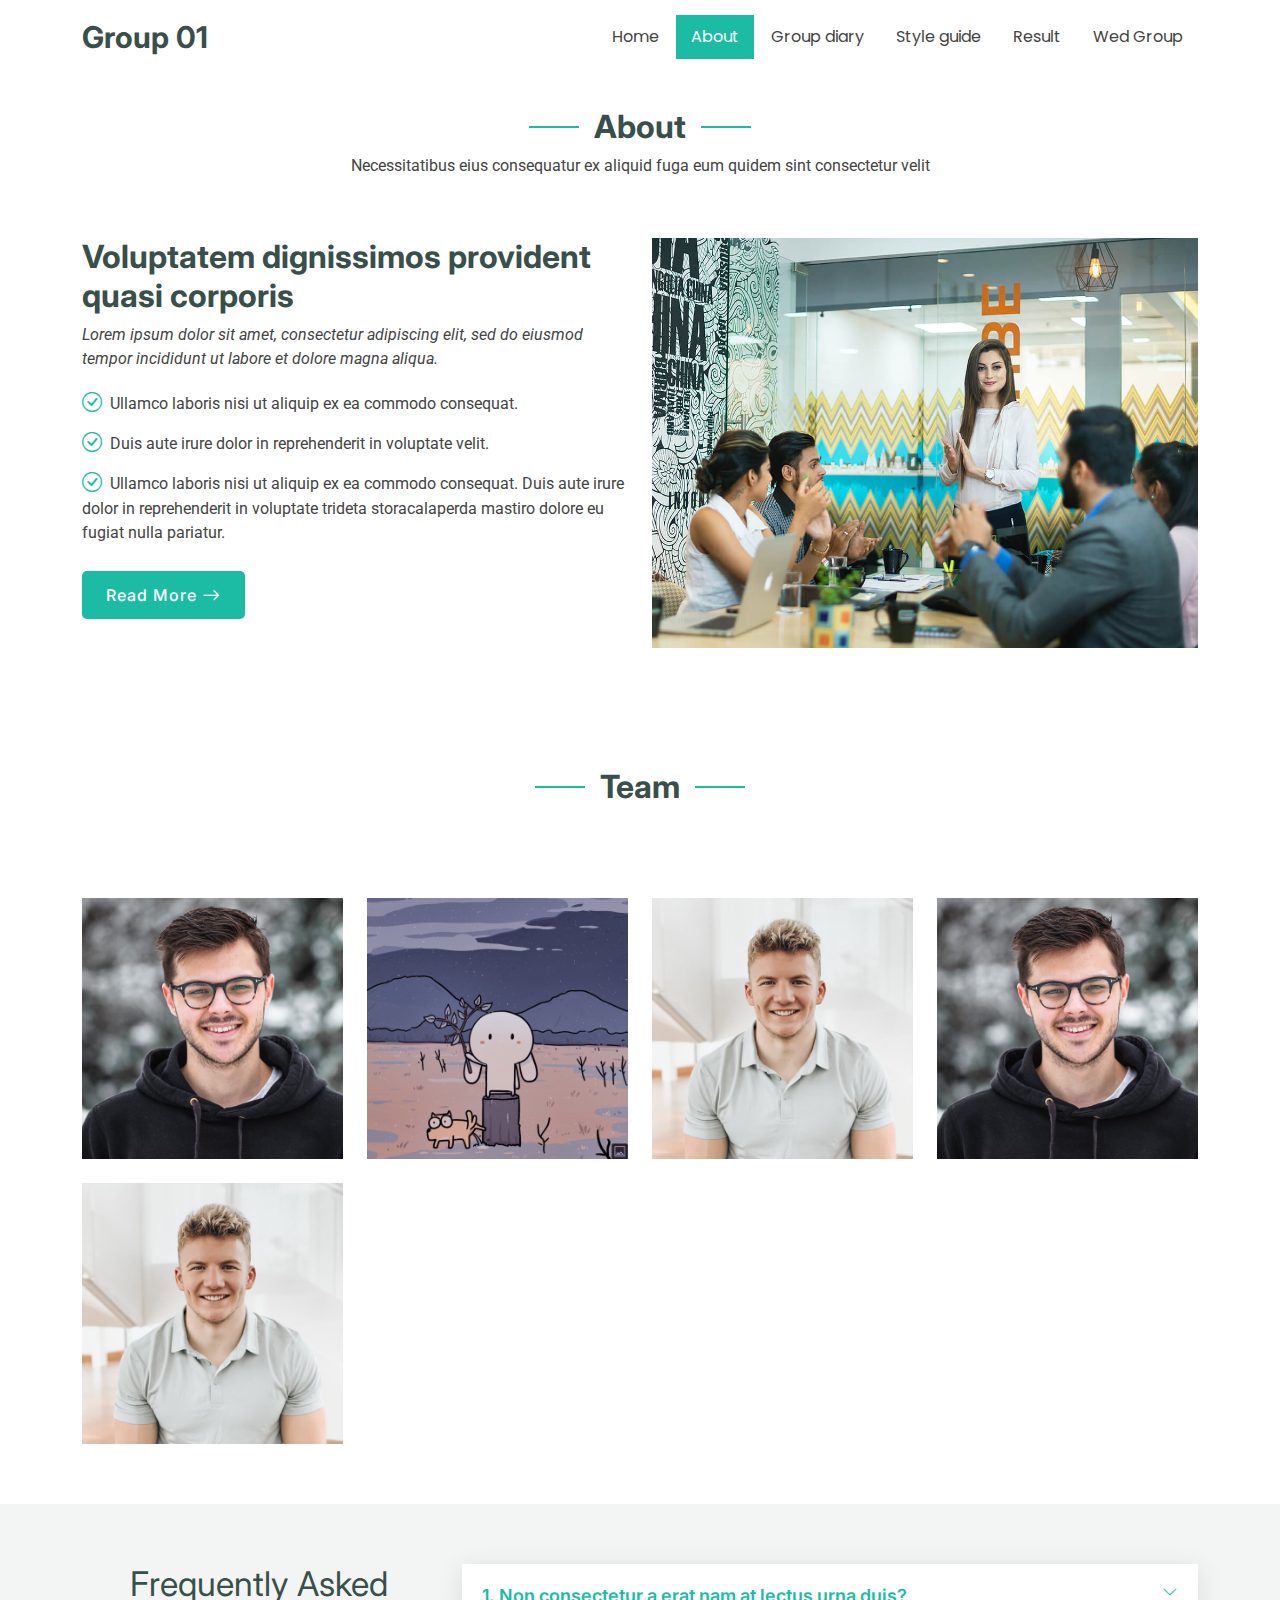
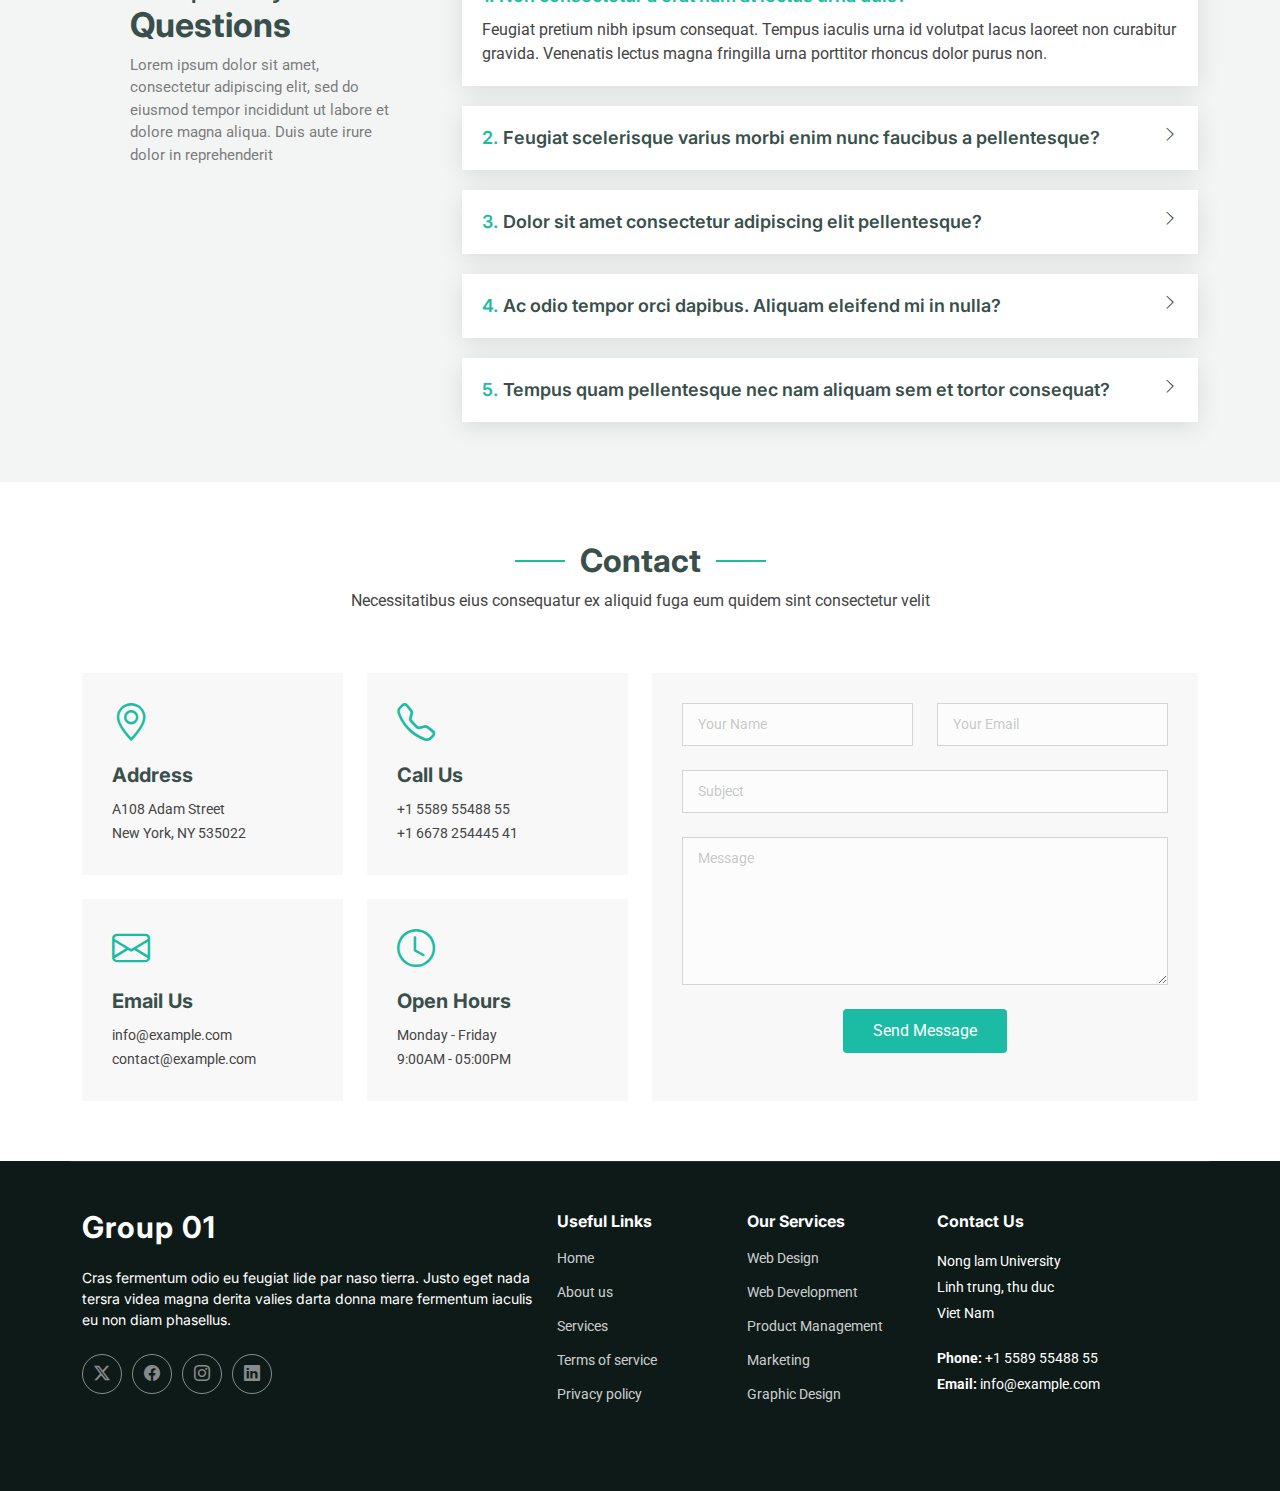
==== commit 643d0f33: "update" ====
--- a/about.html
+++ b/about.html
@@ -9,8 +9,8 @@
   <meta name="keywords" content="">
 
   <!-- Favicons -->
-  <link href="assets/img/favicon.png" rel="icon">
-  <link href="assets/img/apple-touch-icon.png" rel="apple-touch-icon">
+  <link href="assets/img/Group 01.png" rel="icon">
+  <link href="assets/img/Group 01.png" rel="apple-touch-icon">
 
   <!-- Fonts -->
   <link href="https://fonts.googleapis.com" rel="preconnect">
@@ -422,16 +422,7 @@
       </div>
     </div>
 
-    <div class="container copyright text-center mt-4">
-      <p>© <span>Copyright</span> <strong class="px-1 sitename">Shuffle</strong> <span>All Rights Reserved</span></p>
-      <div class="credits">
-        <!-- All the links in the footer should remain intact. -->
-        <!-- You can delete the links only if you've purchased the pro version. -->
-        <!-- Licensing information: https://bootstrapmade.com/license/ -->
-        <!-- Purchase the pro version with working PHP/AJAX contact form: [buy-url] -->
-        Designed by <a href="https://bootstrapmade.com/">BootstrapMade</a>
-      </div>
-    </div>
+    
 
   </footer>
 
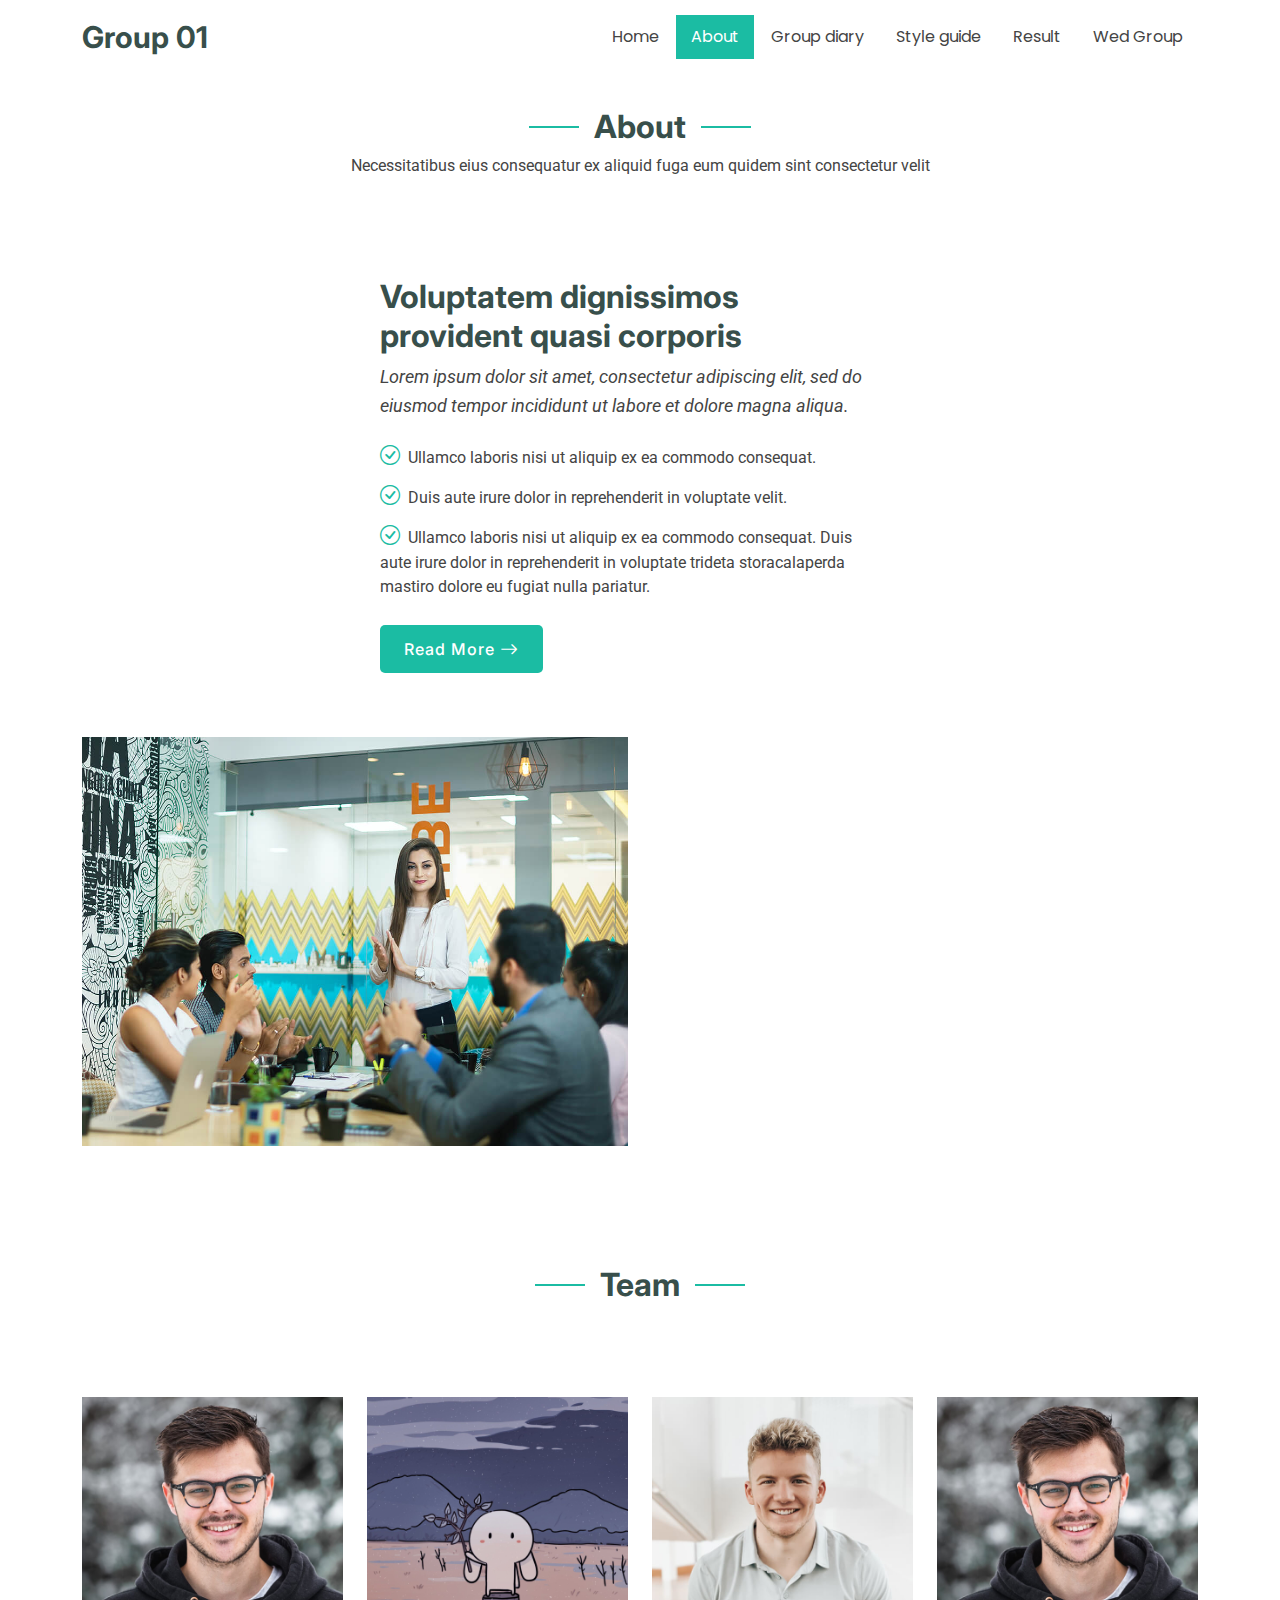
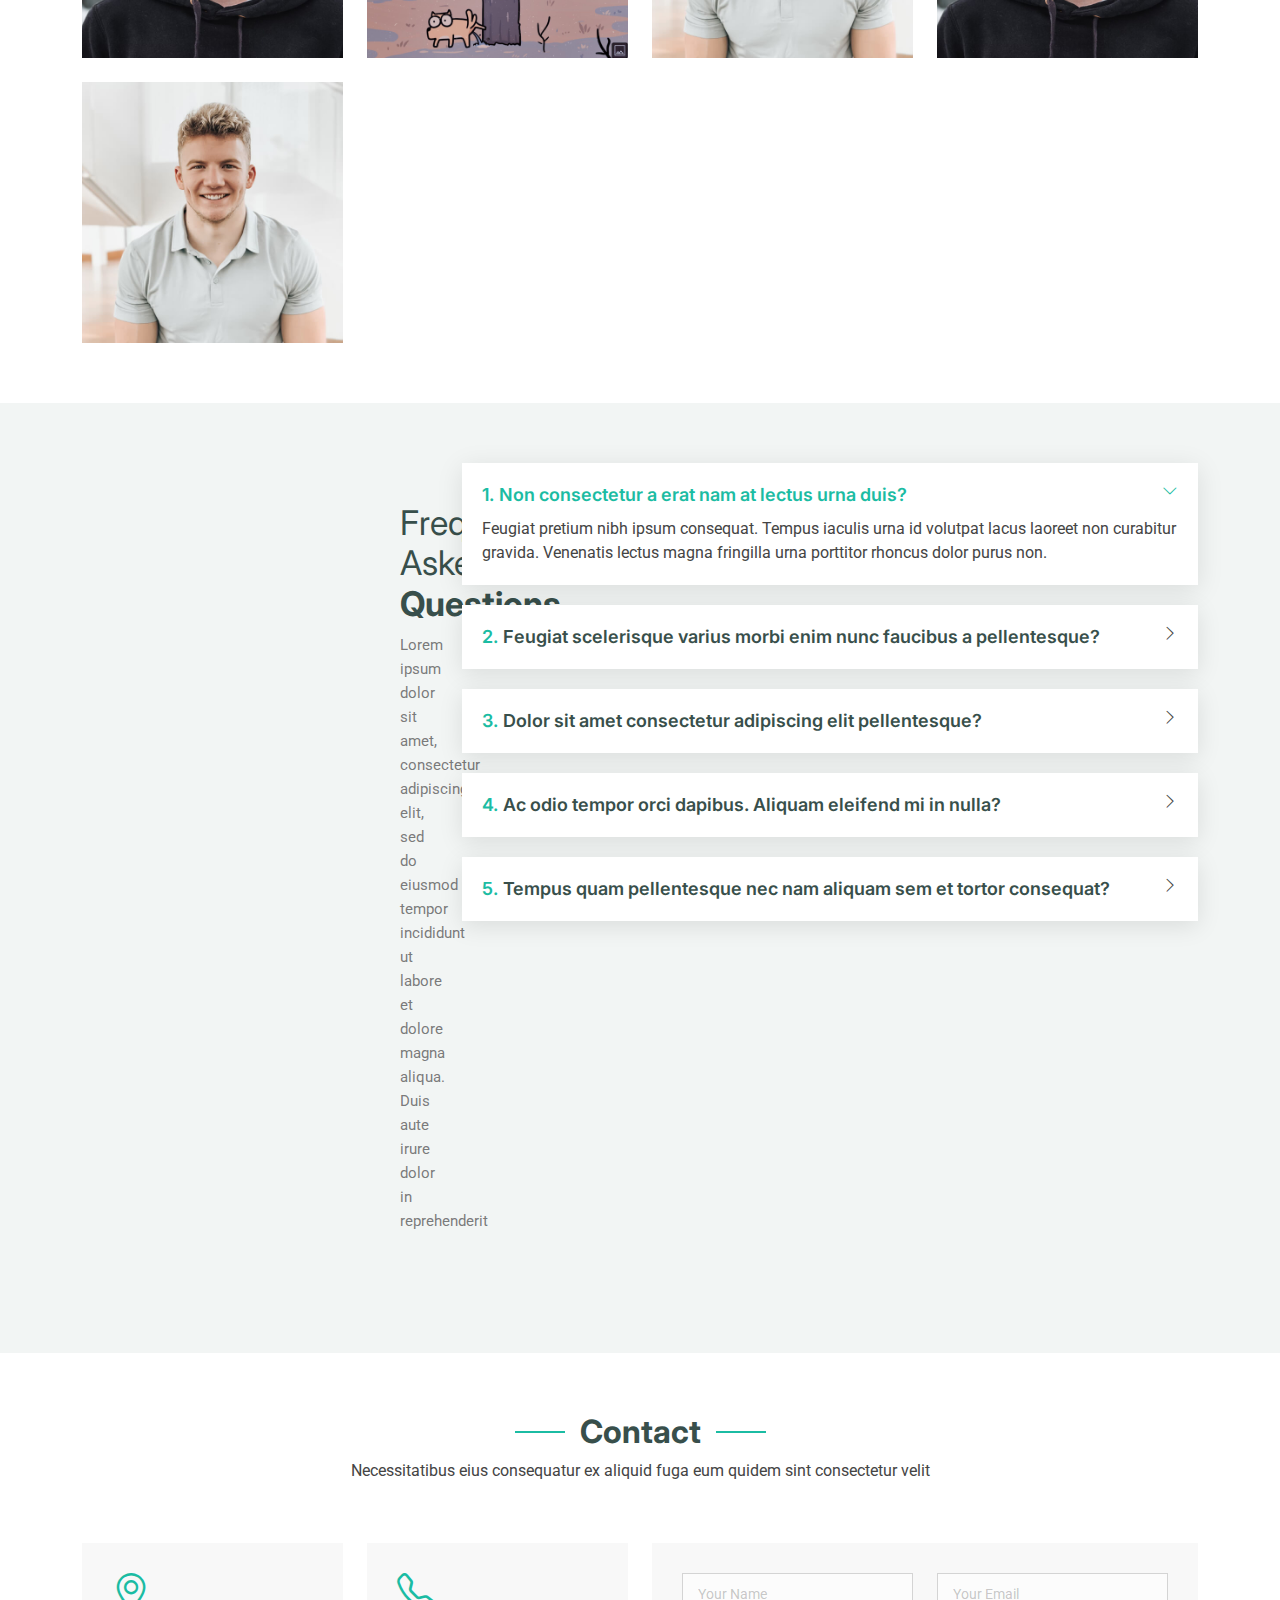
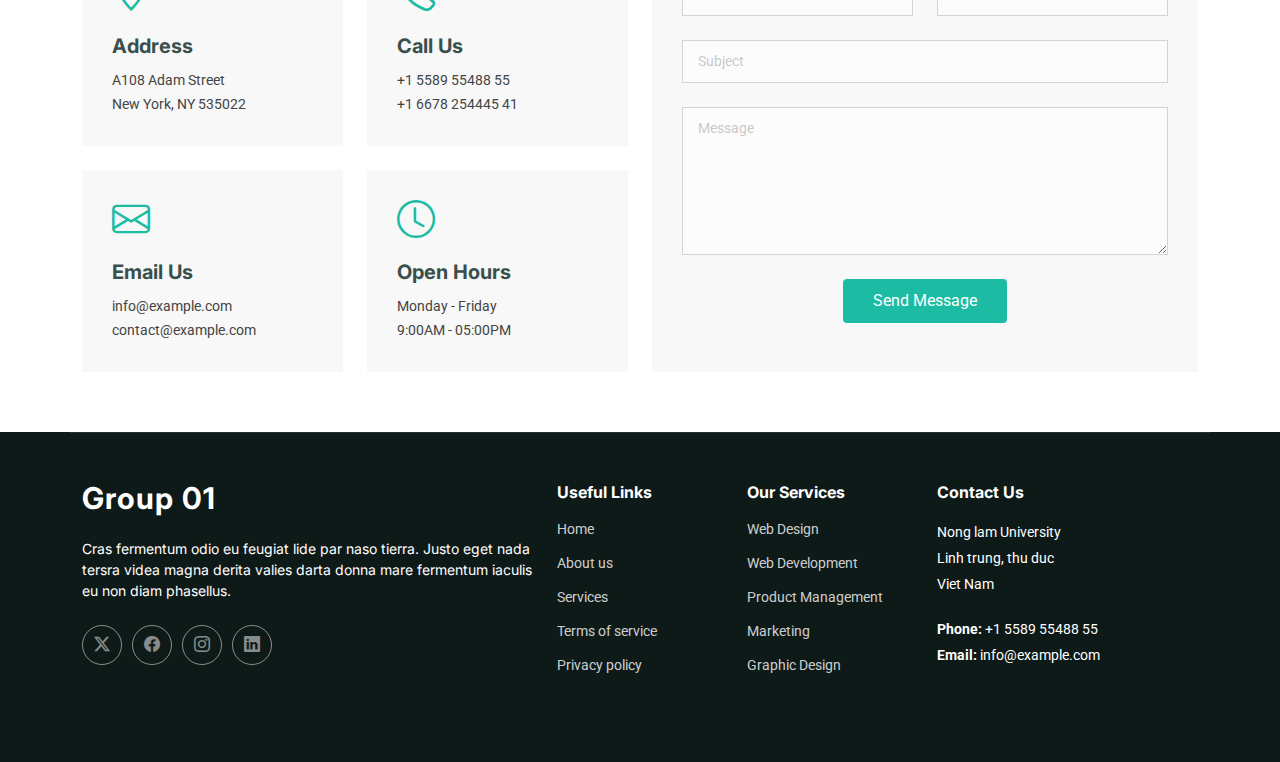
==== commit ac316f18: "update" ====
--- a/about.html
+++ b/about.html
@@ -49,7 +49,7 @@
           <li><a href="./index.html" >Home</a></li>
           <li><a href="./about.html" class="active">About</a></li>
           <li><a href="./groupdiagram.html" >Group diary</a></li>
-          <li><a href="">Style guide</a></li>
+          <li><a href="./styleguide.html">Style guide</a></li>
           <li><a href="./result.html">Result</a></li>
           <li><a href="https://vanhieurpk2022.github.io/hci2024group01/index.html">Wed Group</a></li>
         </ul>
--- a/assets/css/main.css
+++ b/assets/css/main.css
@@ -1585,4 +1585,60 @@
 --------------------------------------------------------------*/
 .starter-section {
   /* Add your styles here */
+}
+.sidebar {
+  background-color: #f8f9fa;
+  height: 100vh;
+  padding: 20px;
+  position: fixed;
+  width: 250px;
+}
+
+.sidebar .nav-item {
+  margin-bottom: 20px;
+}
+
+.sidebar .nav-link {
+  color: #5a5a5a;
+  display: flex;
+  align-items: center;
+  font-size: 16px;
+  font-weight: 500;
+  text-decoration: none;
+}
+
+.sidebar .nav-link:hover {
+  color: #000;
+}
+
+.sidebar .nav-link i {
+  font-size: 20px;
+  margin-right: 10px;
+  color: #5a5a5a;
+}
+
+.content {
+  margin-left: 270px;
+  padding: 40px;
+}
+
+.content h1 {
+  font-size: 32px;
+  font-weight: bold;
+  margin-bottom: 20px;
+}
+
+.content p {
+  font-size: 18px;
+  margin-bottom: 20px;
+  line-height: 1.6;
+}
+
+.content hr {
+  margin: 30px 0;
+}
+
+.content h2 {
+  font-size: 20px;
+  font-weight: bold;
 }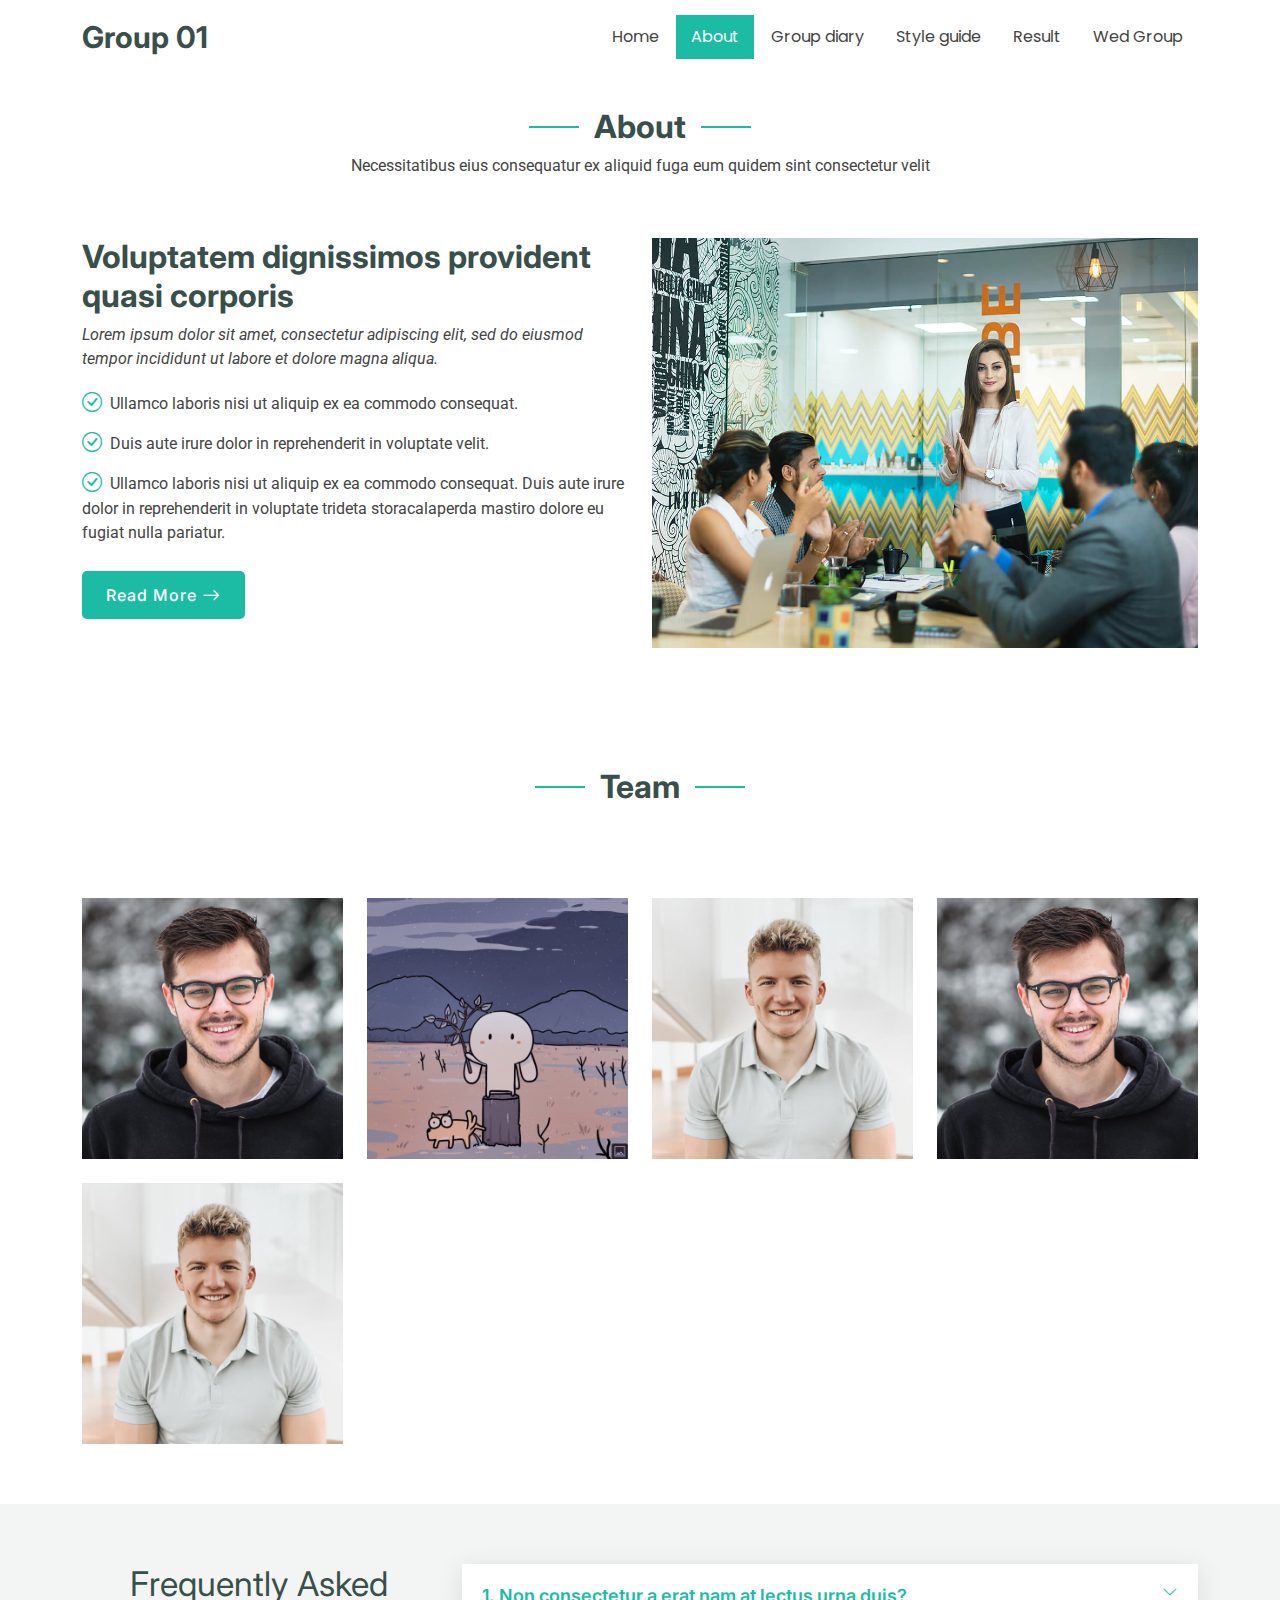
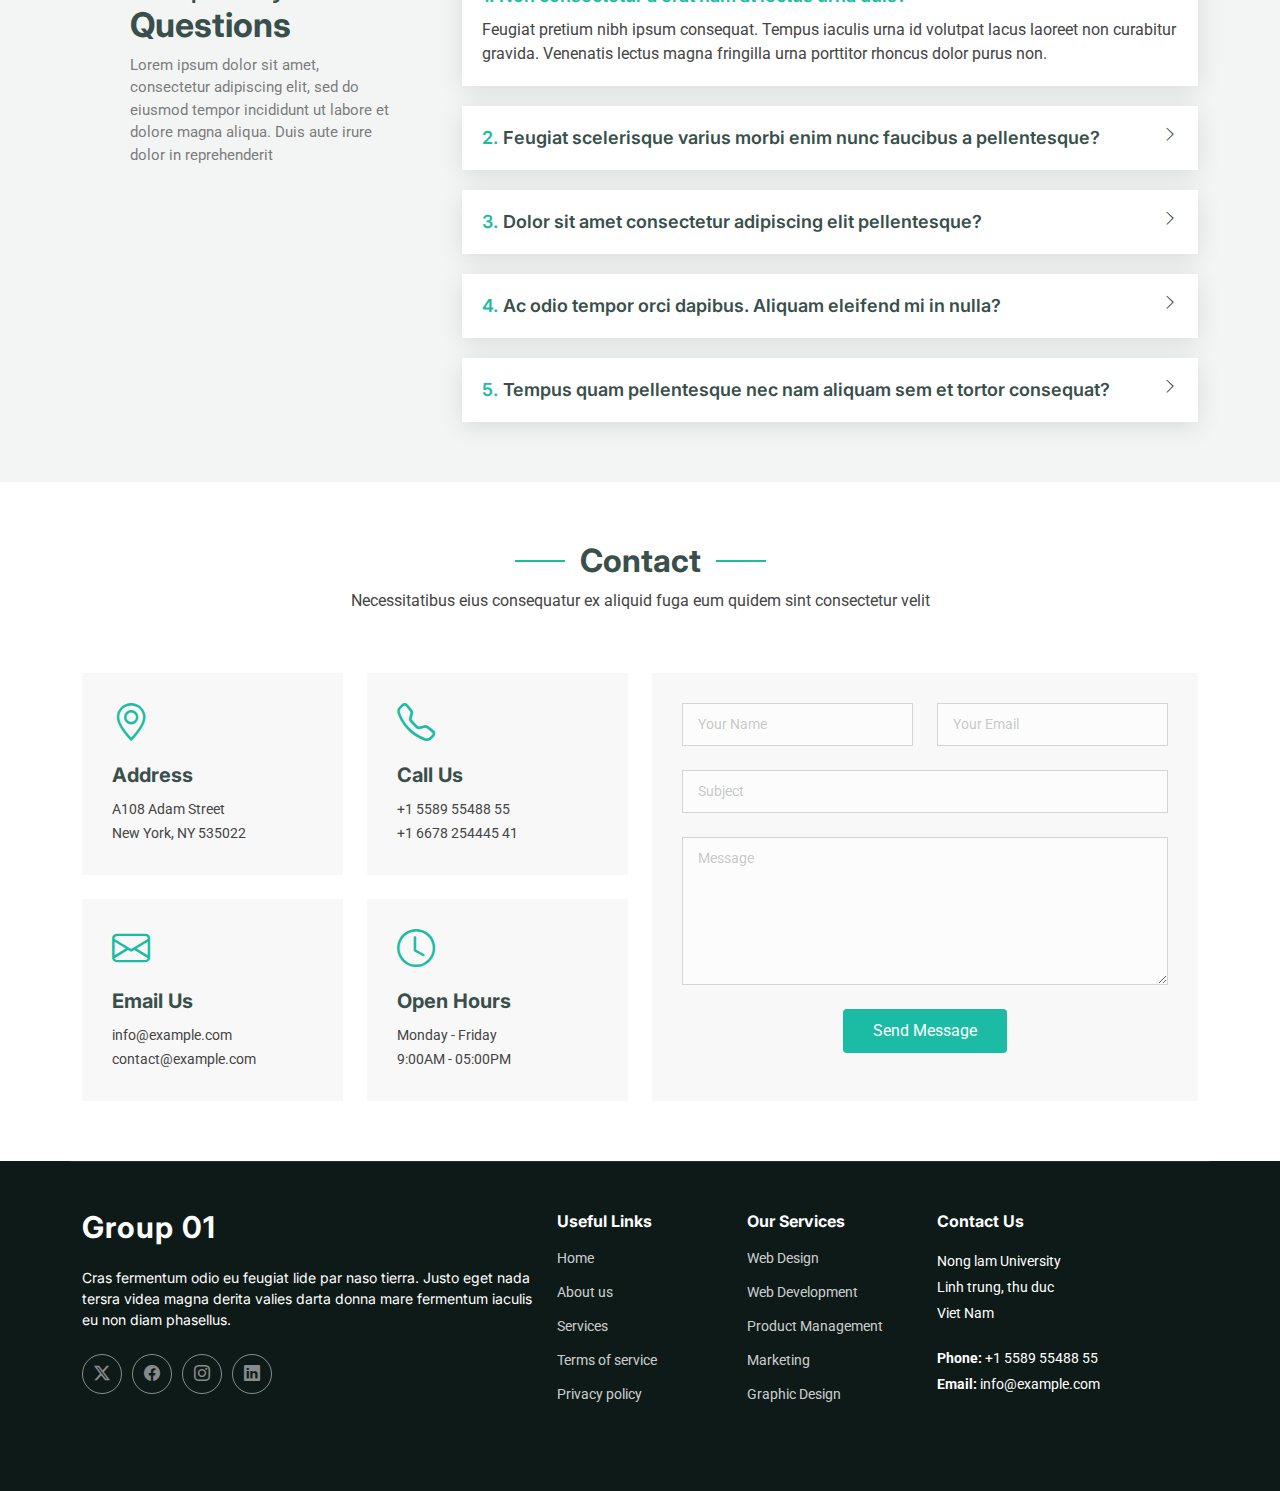
==== commit 1635250f: "update" ====
--- a/about.html
+++ b/about.html
@@ -159,7 +159,7 @@
                   <h4>Nguyễn Thành An</h4>
                   <span>member</span>
                   <div class="social">
-                   <a href="https://thanhan1710.github.io/web/" target="_blank"> <i class="bi bi-github"></i></a>
+                   <a href="https://thanhan1710.github.io/myweb/" target="_blank"> <i class="bi bi-github"></i></a>
                     <a href="mailto:23130001@st.hcmuaf.edu.vn"><i class="bi bi-envelope"></i></a>
                   </div>
                 </div>
--- a/assets/css/main.css
+++ b/assets/css/main.css
@@ -1586,59 +1586,3 @@
 .starter-section {
   /* Add your styles here */
 }
-.sidebar {
-  background-color: #f8f9fa;
-  height: 100vh;
-  padding: 20px;
-  position: fixed;
-  width: 250px;
-}
-
-.sidebar .nav-item {
-  margin-bottom: 20px;
-}
-
-.sidebar .nav-link {
-  color: #5a5a5a;
-  display: flex;
-  align-items: center;
-  font-size: 16px;
-  font-weight: 500;
-  text-decoration: none;
-}
-
-.sidebar .nav-link:hover {
-  color: #000;
-}
-
-.sidebar .nav-link i {
-  font-size: 20px;
-  margin-right: 10px;
-  color: #5a5a5a;
-}
-
-.content {
-  margin-left: 270px;
-  padding: 40px;
-}
-
-.content h1 {
-  font-size: 32px;
-  font-weight: bold;
-  margin-bottom: 20px;
-}
-
-.content p {
-  font-size: 18px;
-  margin-bottom: 20px;
-  line-height: 1.6;
-}
-
-.content hr {
-  margin: 30px 0;
-}
-
-.content h2 {
-  font-size: 20px;
-  font-weight: bold;
-}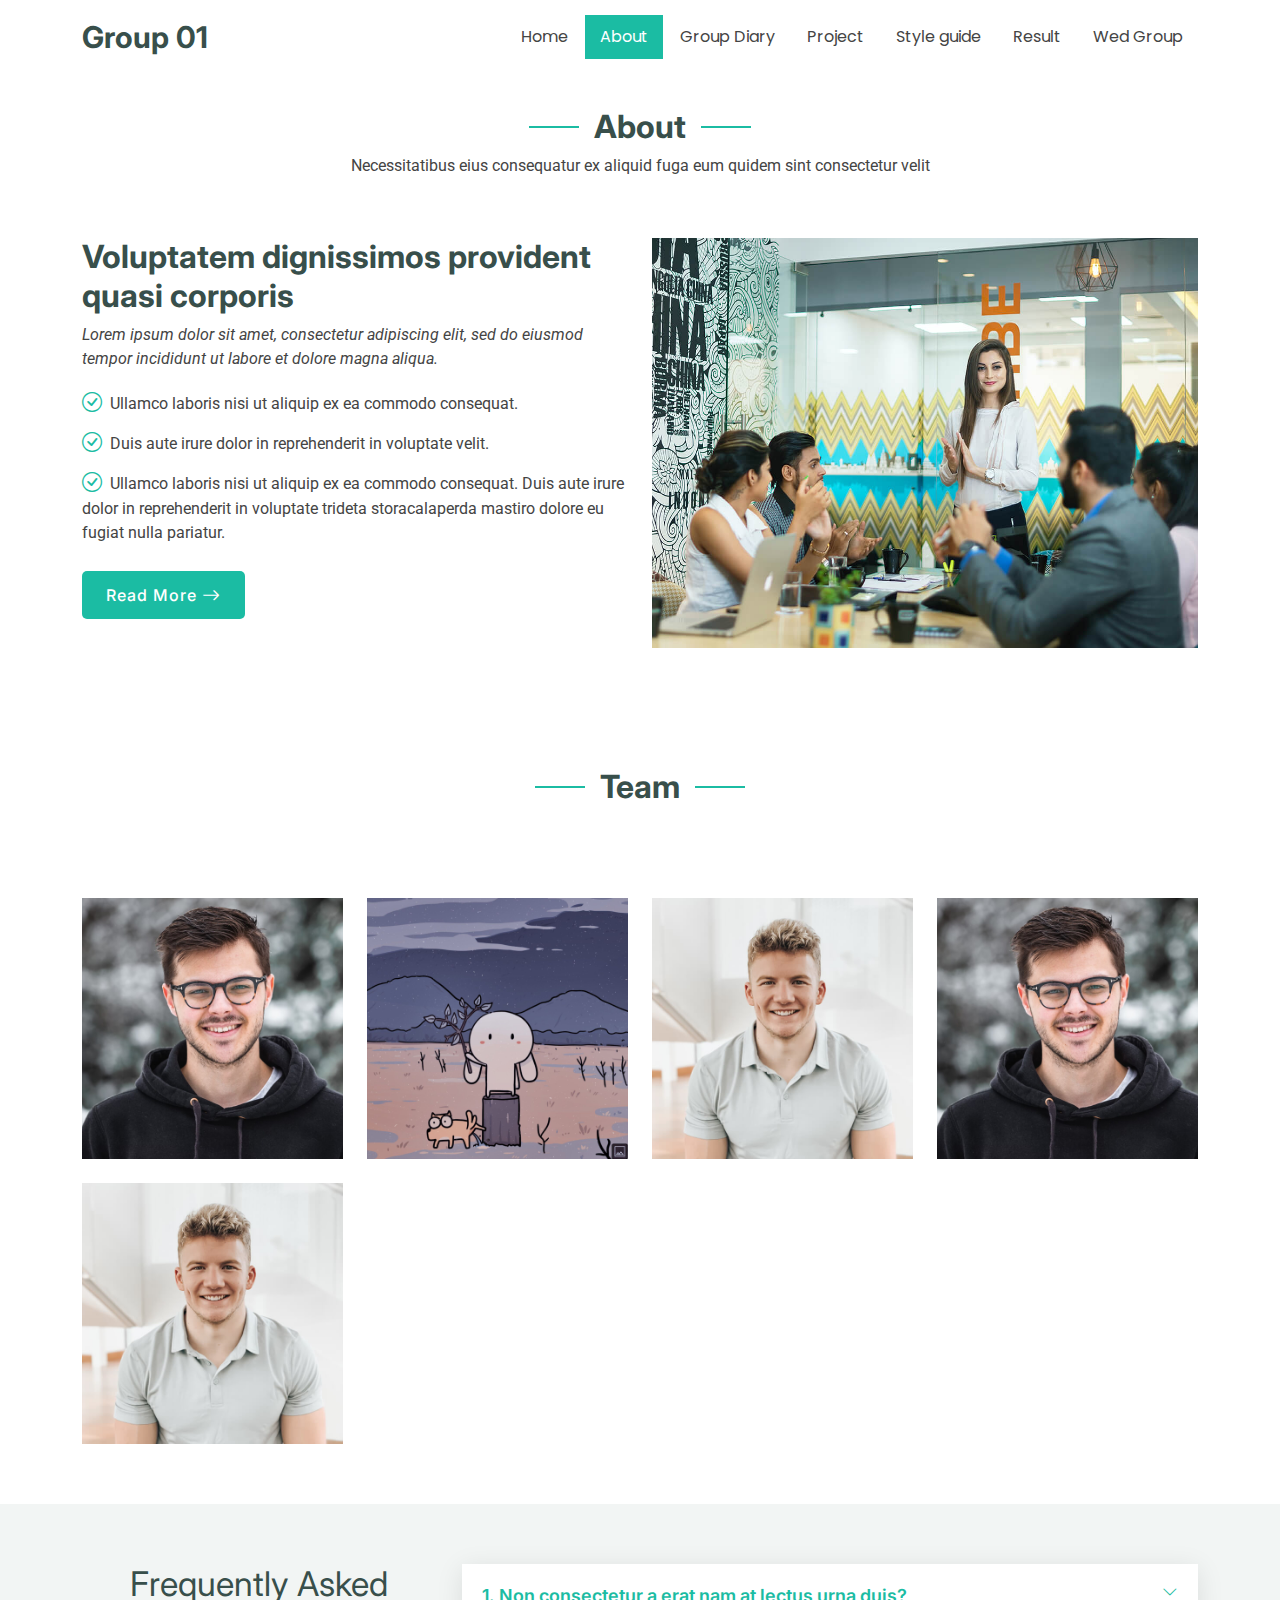
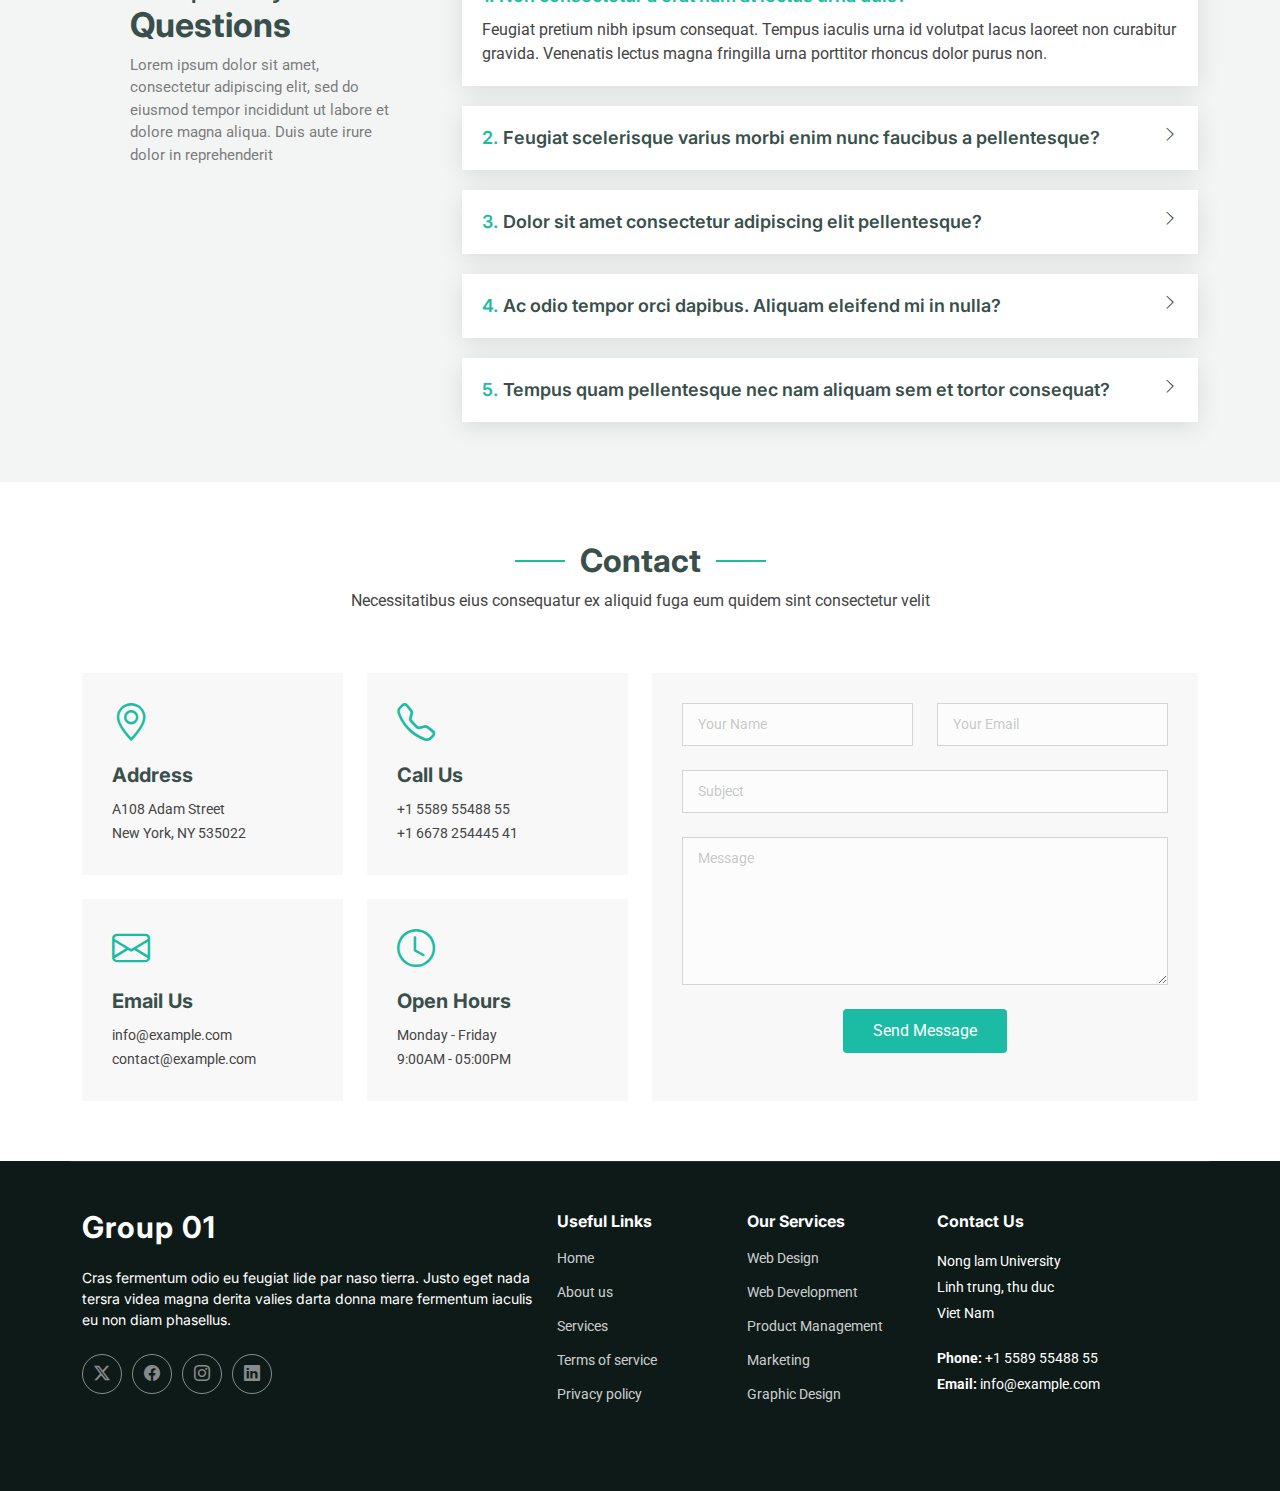
==== commit a932fe9b: "update last" ====
--- a/about.html
+++ b/about.html
@@ -38,7 +38,7 @@
   <header id="header" class="header d-flex align-items-center fixed-top">
     <div class="container-fluid container-xl position-relative d-flex align-items-center justify-content-between">
 
-      <a href="index.html" class="logo d-flex align-items-center">
+      <a href="home.html" class="logo d-flex align-items-center">
         <!-- Uncomment the line below if you also wish to use an image logo -->
         <!-- <img src="assets/img/logo.png" alt=""> -->
         <h1 class="sitename">Group 01</h1>
@@ -46,9 +46,10 @@
 
       <nav id="navmenu" class="navmenu">
         <ul>
-          <li><a href="./index.html" >Home</a></li>
+          <li><a href="./home.html" >Home</a></li>
           <li><a href="./about.html" class="active">About</a></li>
-          <li><a href="./groupdiagram.html" >Group diary</a></li>
+          <li><a href="./groupDiary.html" >Group Diary</a></li>
+          <li><a href="./project.html" >Project</a></li>
           <li><a href="./styleguide.html">Style guide</a></li>
           <li><a href="./result.html">Result</a></li>
           <li><a href="https://vanhieurpk2022.github.io/hci2024group01/index.html">Wed Group</a></li>
@@ -376,7 +377,7 @@
     <div class="container footer-top">
       <div class="row gy-4">
         <div class="col-lg-5 col-md-12 footer-about">
-          <a href="index.html" class="logo d-flex align-items-center">
+          <a href="home.html" class="logo d-flex align-items-center">
             <span class="sitename">Group 01</span>
           </a>
           <p>Cras fermentum odio eu feugiat lide par naso tierra. Justo eget nada tersra videa magna derita valies darta donna mare fermentum iaculis eu non diam phasellus.</p>
--- a/assets/css/main.css
+++ b/assets/css/main.css
@@ -692,6 +692,39 @@
 .section-title p {
   margin-bottom: 0;
 }
+/*   titelSecond */
+.section-titleSecond {
+  text-align: center;
+  padding-top: 60px;
+  position: relative;
+}
+
+.section-titleSecond h2 {
+  font-size: 32px;
+  font-weight: 700;
+  position: relative;
+}
+
+.section-titleSecond h2:before,
+.section-titleSecond h2:after {
+  content: "";
+  width: 50px;
+  height: 3px;
+  background: var(--accent-color);
+  display: inline-block;
+}
+
+.section-titleSecond h2:before {
+  margin: 0 15px 10px 0;
+}
+
+.section-titleSecond h2:after {
+  margin: 0 0 10px 15px;
+}
+
+.section-titleSecond p {
+  margin-bottom: 0;
+}
 
 /*--------------------------------------------------------------
 # Hero Section
@@ -1586,3 +1619,91 @@
 .starter-section {
   /* Add your styles here */
 }
+.table {
+  background: white;
+  border-radius: 10px;
+  box-shadow: 0 4px 6px -1px rgba(0,0,0,0.1);
+}
+
+.table thead th {
+  background-color: var(--accent-color);
+  color: white;
+  font-weight: 600;
+  border: none;
+}
+
+.table td, .table th {
+  padding: 1rem;
+  vertical-align: middle;
+}
+
+.table a {
+  color: var(--accent-color);
+  text-decoration: none;
+  transition: color 0.3s;
+}
+
+.table a:hover {
+  color: var(--default-color);
+}
+.status-badge {
+      padding: 4px 12px;
+      border-radius: 20px;
+      font-size: 0.875rem;
+      font-weight: 500;
+      display: inline-block;
+      text-align: center;
+    }
+.status-completed {
+  background: #dcfce7;
+  color: #166534;
+}
+
+.status-in-progress {
+  background: #fff7ed;
+  color: #9a3412;
+}
+
+.status-pending {
+  background: #fef2f2;
+  color: #991b1b;
+}
+
+.nav-tabs {
+  border-bottom: 1px solid var(--accent-color);
+  margin-bottom: 1rem;
+}
+
+.nav-tabs .nav-link {
+  color: var(--default-color);
+  font-weight: 600;
+border: none;
+
+}
+
+.nav-tabs .nav-link.active {
+  border-bottom: 2px solid var(--accent-color);
+  color: var(--background-color);
+  background: var(--accent-color);
+
+}
+
+.image-container {
+  display: flex;
+  justify-content: center;
+  align-items: center;
+  margin-top: 2rem;
+  padding: 1rem;
+}
+
+.image-container img {
+  max-width: 100%;
+  height: auto;
+  border-radius: 0.5rem;
+  box-shadow: 0 4px 6px -1px rgba(0, 0, 0, 0.1), 0 2px 4px -1px rgba(0, 0, 0, 0.06);
+}
+
+
+
+
+
